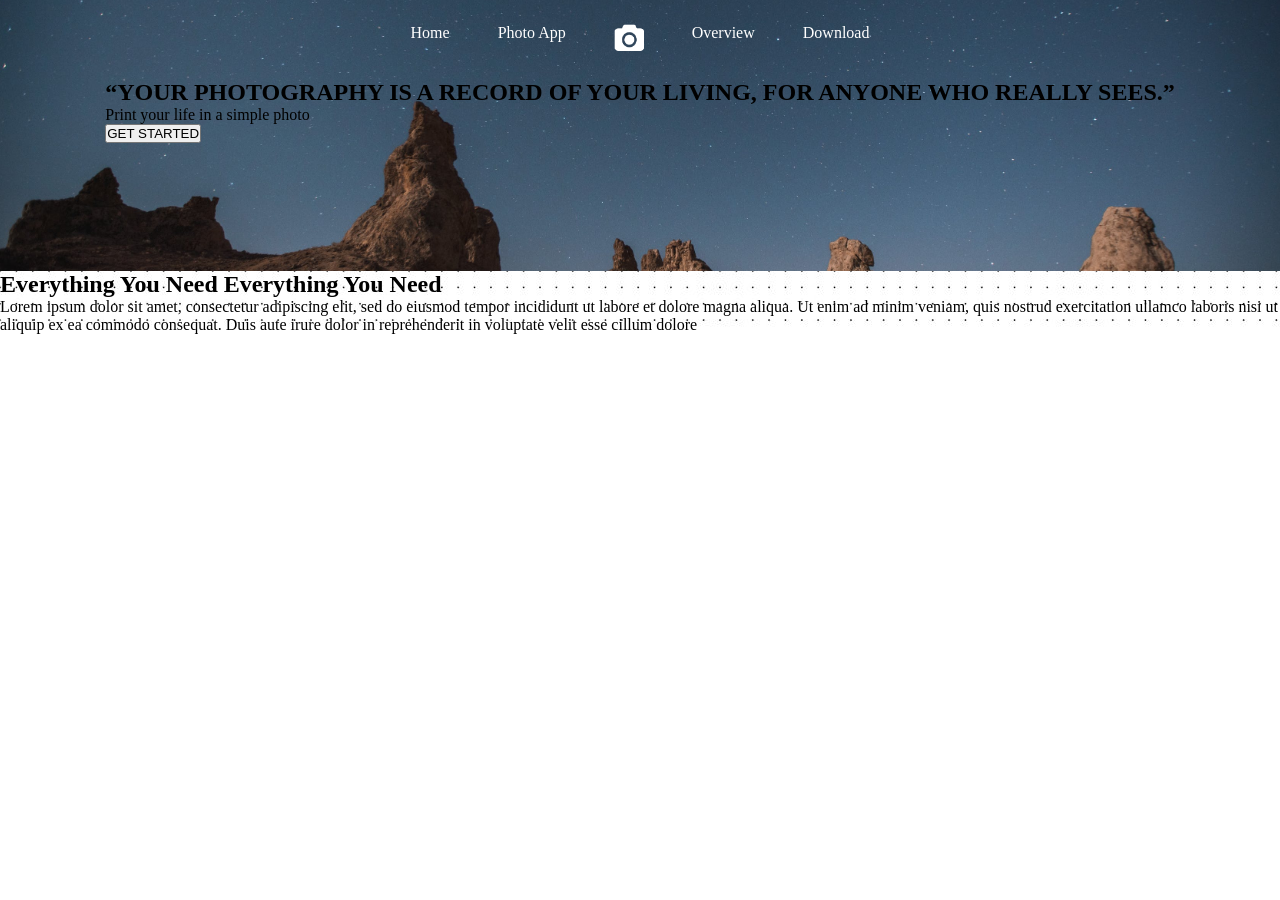
==== realisation/index.html @ 746c8a54 "Edit" ====
<!DOCTYPE html>
<html lang="en">
<head>
    <meta charset="UTF-8">
    <meta http-equiv="X-UA-Compatible" content="IE=edge">
    <meta name="viewport" content="width=device-width, initial-scale=1.0">
    <link rel="stylesheet" href="css/flexboxgrid1.css">
    <link rel="stylesheet" href="/realisation/css/style.css">
    <title>Photo App</title>
</head>
<body class="">
    <section class="hero row">
            <header>
            <nav>
                <ul>
                    <li class="nav-items">Home</li>
                    <li class="nav-items">Photo App</li>
                    <li class="nav-items"><img class="logo" src="/realisation/images/logo.png" alt="Logo"></li>
                    <li class="nav-items">Overview</li>
                    <li class="nav-items">Download</li>
                </ul>
            </nav>
        </header>
            <div>
                <h1>
                    “YOUR PHOTOGRAPHY IS A RECORD OF YOUR LIVING, FOR ANYONE WHO REALLY SEES.”
                </h1>
                <div>
                    <div></div>
                    <p>Print your life in a simple photo</p>
                    <div></div>
                </div>
                <button>GET STARTED</button>
            </div>
    </section> 
            
    
    <section class="about-app">
        <h2>Everything You Need Everything You Need</h2>
        <p>
            Lorem ipsum dolor sit amet, consectetur adipiscing elit, 
            sed do eiusmod tempor incididunt ut labore et dolore 
            magna aliqua. Ut enim ad minim veniam, quis nostrud 
            exercitation ullamco laboris nisi ut aliquip ex ea 
            commodo consequat. Duis aute irure dolor in 
            reprehenderit in voluptate velit esse cillum dolore
        </p>
    </section>
</body>
</html>
---- realisation/css/flexboxgrid1.css ----
.container {
  margin-right: auto;
  margin-left: auto;
}

.row {
  box-sizing: border-box;
  display: flex;
  flex: 0 1 auto;
  flex-direction: row;
  flex-wrap: wrap;
  margin-right: -0.5rem;
  margin-left: -0.5rem;
}


/* xs =  x-small */
.col-xs,
.col-xs-1,
.col-xs-2,
.col-xs-3,
.col-xs-4,
.col-xs-5,
.col-xs-6,
.col-xs-7,
.col-xs-8,
.col-xs-9,
.col-xs-10,
.col-xs-11,
.col-xs-12 {
  box-sizing: border-box;
  flex: 0 0 auto;
  padding-right: 0.5rem;
  padding-left: 0.5rem;
}

.col-xs {
  flex-grow: 1;
  flex-basis: 0;
  max-width: 100%;
}

.col-xs-1 {
  flex-basis: 8.33333333%;
  max-width: 8.33333333%;
}

.col-xs-2 {
  flex-basis: 16.66666667%;
  max-width: 16.66666667%;
}

.col-xs-3 {
  flex-basis: 25%;
  max-width: 25%;
}

.col-xs-4 {
  -ms-flex-preferred-size: 33.33333333%;
  flex-basis: 33.33333333%;
  max-width: 33.33333333%;
}

.col-xs-5 {
  -ms-flex-preferred-size: 41.66666667%;
  flex-basis: 41.66666667%;
  max-width: 41.66666667%;
}

.col-xs-6 {
  -ms-flex-preferred-size: 50%;
  flex-basis: 50%;
  max-width: 50%;
}

.col-xs-7 {
  -ms-flex-preferred-size: 58.33333333%;
  flex-basis: 58.33333333%;
  max-width: 58.33333333%;
}

.col-xs-8 {
  -ms-flex-preferred-size: 66.66666667%;
  flex-basis: 66.66666667%;
  max-width: 66.66666667%;
}

.col-xs-9 {
  -ms-flex-preferred-size: 75%;
  flex-basis: 75%;
  max-width: 75%;
}

.col-xs-10 {
  -ms-flex-preferred-size: 83.33333333%;
  flex-basis: 83.33333333%;
  max-width: 83.33333333%;
}

.col-xs-11 {
  -ms-flex-preferred-size: 91.66666667%;
  flex-basis: 91.66666667%;
  max-width: 91.66666667%;
}

.col-xs-12 {
  -ms-flex-preferred-size: 100%;
  flex-basis: 100%;
  max-width: 100%;
}


/* Répétition en sm */

/* sm : small screens */
@media only screen and (min-width: 48em) {
  .container {
    width: 49rem;
  }

  .col-sm,
  .col-sm-1,
  .col-sm-2,
  .col-sm-3,
  .col-sm-4,
  .col-sm-5,
  .col-sm-6,
  .col-sm-7,
  .col-sm-8,
  .col-sm-9,
  .col-sm-10,
  .col-sm-11,
  .col-sm-12 {
    box-sizing: border-box;
    flex: 0 0 auto;
    padding-right: 0.5rem;
    padding-left: 0.5rem;
  }

  .col-sm {
    -webkit-box-flex: 1;
    -ms-flex-positive: 1;
    flex-grow: 1;
    -ms-flex-preferred-size: 0;
    flex-basis: 0;
    max-width: 100%;
  }

  .col-sm-1 {
    -ms-flex-preferred-size: 8.33333333%;
    flex-basis: 8.33333333%;
    max-width: 8.33333333%;
  }

  .col-sm-2 {
    -ms-flex-preferred-size: 16.66666667%;
    flex-basis: 16.66666667%;
    max-width: 16.66666667%;
  }

  .col-sm-3 {
    -ms-flex-preferred-size: 25%;
    flex-basis: 25%;
    max-width: 25%;
  }

  .col-sm-4 {
    -ms-flex-preferred-size: 33.33333333%;
    flex-basis: 33.33333333%;
    max-width: 33.33333333%;
  }

  .col-sm-5 {
    -ms-flex-preferred-size: 41.66666667%;
    flex-basis: 41.66666667%;
    max-width: 41.66666667%;
  }

  .col-sm-6 {
    -ms-flex-preferred-size: 50%;
    flex-basis: 50%;
    max-width: 50%;
  }

  .col-sm-7 {
    -ms-flex-preferred-size: 58.33333333%;
    flex-basis: 58.33333333%;
    max-width: 58.33333333%;
  }

  .col-sm-8 {
    -ms-flex-preferred-size: 66.66666667%;
    flex-basis: 66.66666667%;
    max-width: 66.66666667%;
  }

  .col-sm-9 {
    -ms-flex-preferred-size: 75%;
    flex-basis: 75%;
    max-width: 75%;
  }

  .col-sm-10 {
    -ms-flex-preferred-size: 83.33333333%;
    flex-basis: 83.33333333%;
    max-width: 83.33333333%;
  }

  .col-sm-11 {
    -ms-flex-preferred-size: 91.66666667%;
    flex-basis: 91.66666667%;
    max-width: 91.66666667%;
  }

  .col-sm-12 {
    -ms-flex-preferred-size: 100%;
    flex-basis: 100%;
    max-width: 100%;
  }

}

/* md */
@media only screen and (min-width: 64em) {
  .container {
    width: 65rem;
  }

  .col-md,
  .col-md-1,
  .col-md-2,
  .col-md-3,
  .col-md-4,
  .col-md-5,
  .col-md-6,
  .col-md-7,
  .col-md-8,
  .col-md-9,
  .col-md-10,
  .col-md-11,
  .col-md-12,
  .col-md-offset-12 {
    box-sizing: border-box;
    -webkit-box-flex: 0;
    -ms-flex: 0 0 auto;
    flex: 0 0 auto;
    padding-right: 0.5rem;
    padding-left: 0.5rem;
  }

  .col-md {
    -webkit-box-flex: 1;
    -ms-flex-positive: 1;
    flex-grow: 1;
    -ms-flex-preferred-size: 0;
    flex-basis: 0;
    max-width: 100%;
  }

  .col-md-1 {
    -ms-flex-preferred-size: 8.33333333%;
    flex-basis: 8.33333333%;
    max-width: 8.33333333%;
  }

  .col-md-2 {
    -ms-flex-preferred-size: 16.66666667%;
    flex-basis: 16.66666667%;
    max-width: 16.66666667%;
  }

  .col-md-3 {
    -ms-flex-preferred-size: 25%;
    flex-basis: 25%;
    max-width: 25%;
  }

  .col-md-4 {
    -ms-flex-preferred-size: 33.33333333%;
    flex-basis: 33.33333333%;
    max-width: 33.33333333%;
  }

  .col-md-5 {
    -ms-flex-preferred-size: 41.66666667%;
    flex-basis: 41.66666667%;
    max-width: 41.66666667%;
  }

  .col-md-6 {
    -ms-flex-preferred-size: 50%;
    flex-basis: 50%;
    max-width: 50%;
  }

  .col-md-7 {
    -ms-flex-preferred-size: 58.33333333%;
    flex-basis: 58.33333333%;
    max-width: 58.33333333%;
  }

  .col-md-8 {
    -ms-flex-preferred-size: 66.66666667%;
    flex-basis: 66.66666667%;
    max-width: 66.66666667%;
  }

  .col-md-9 {
    -ms-flex-preferred-size: 75%;
    flex-basis: 75%;
    max-width: 75%;
  }

  .col-md-10 {
    -ms-flex-preferred-size: 83.33333333%;
    flex-basis: 83.33333333%;
    max-width: 83.33333333%;
  }

  .col-md-11 {
    -ms-flex-preferred-size: 91.66666667%;
    flex-basis: 91.66666667%;
    max-width: 91.66666667%;
  }

  .col-md-12 {
    -ms-flex-preferred-size: 100%;
    flex-basis: 100%;
    max-width: 100%;
  }
}

@media only screen and (min-width: 75em) {
  .container {
    width: 76rem;
  }

  .col-lg,
  .col-lg-1,
  .col-lg-2,
  .col-lg-3,
  .col-lg-4,
  .col-lg-5,
  .col-lg-6,
  .col-lg-7,
  .col-lg-8,
  .col-lg-9,
  .col-lg-10,
  .col-lg-11,
  .col-lg-12,
  .col-lg-offset-0,
  .col-lg-offset-1,
  .col-lg-offset-2,
  .col-lg-offset-3,
  .col-lg-offset-4,
  .col-lg-offset-5,
  .col-lg-offset-6,
  .col-lg-offset-7,
  .col-lg-offset-8,
  .col-lg-offset-9,
  .col-lg-offset-10,
  .col-lg-offset-11,
  .col-lg-offset-12 {
    box-sizing: border-box;
    -webkit-box-flex: 0;
    -ms-flex: 0 0 auto;
    flex: 0 0 auto;
    padding-right: 0.5rem;
    padding-left: 0.5rem;
  }

  .col-lg {
    -webkit-box-flex: 1;
    -ms-flex-positive: 1;
    flex-grow: 1;
    -ms-flex-preferred-size: 0;
    flex-basis: 0;
    max-width: 100%;
  }

  .col-lg-1 {
    -ms-flex-preferred-size: 8.33333333%;
    flex-basis: 8.33333333%;
    max-width: 8.33333333%;
  }

  .col-lg-2 {
    -ms-flex-preferred-size: 16.66666667%;
    flex-basis: 16.66666667%;
    max-width: 16.66666667%;
  }

  .col-lg-3 {
    -ms-flex-preferred-size: 25%;
    flex-basis: 25%;
    max-width: 25%;
  }

  .col-lg-4 {
    -ms-flex-preferred-size: 33.33333333%;
    flex-basis: 33.33333333%;
    max-width: 33.33333333%;
  }

  .col-lg-5 {
    -ms-flex-preferred-size: 41.66666667%;
    flex-basis: 41.66666667%;
    max-width: 41.66666667%;
  }

  .col-lg-6 {
    -ms-flex-preferred-size: 50%;
    flex-basis: 50%;
    max-width: 50%;
  }

  .col-lg-7 {
    -ms-flex-preferred-size: 58.33333333%;
    flex-basis: 58.33333333%;
    max-width: 58.33333333%;
  }

  .col-lg-8 {
    -ms-flex-preferred-size: 66.66666667%;
    flex-basis: 66.66666667%;
    max-width: 66.66666667%;
  }

  .col-lg-9 {
    -ms-flex-preferred-size: 75%;
    flex-basis: 75%;
    max-width: 75%;
  }

  .col-lg-10 {
    -ms-flex-preferred-size: 83.33333333%;
    flex-basis: 83.33333333%;
    max-width: 83.33333333%;
  }

  .col-lg-11 {
    -ms-flex-preferred-size: 91.66666667%;
    flex-basis: 91.66666667%;
    max-width: 91.66666667%;
  }

  .col-lg-12 {
    -ms-flex-preferred-size: 100%;
    flex-basis: 100%;
    max-width: 100%;
  }

}
---- realisation/css/style.css ----
* {
    margin: 0;
    padding: 0;

}

.hero {
    background-image: url(/realisation/images/background.jpeg);
    background-repeat: no-repeat;
    background-size: cover;
    background-position: center;
    background-size: cover;
    background-clip: padding-box;
    padding-bottom: 10%;
    justify-content: center;
} 

.about-app {
    /* background: linear-gradient(90deg, #FFFFFF 21px, transparent 1%) center, linear-gradient(#FFFFFF 21px, transparent 1%) center, gray;
    background-size: 22px 22px;

    padding: 20px; */
    background-image: url(/realisation/images/dotted\ background.jpg);
    background-repeat: repeat;
    z-index: -111;
}

li {
    list-style-type: none;
    color: white;
}

ul {
    display: flex;
    justify-content: center;
}

.nav-items {
    margin: 24px;
}

.logo {
    width: 30px;
}
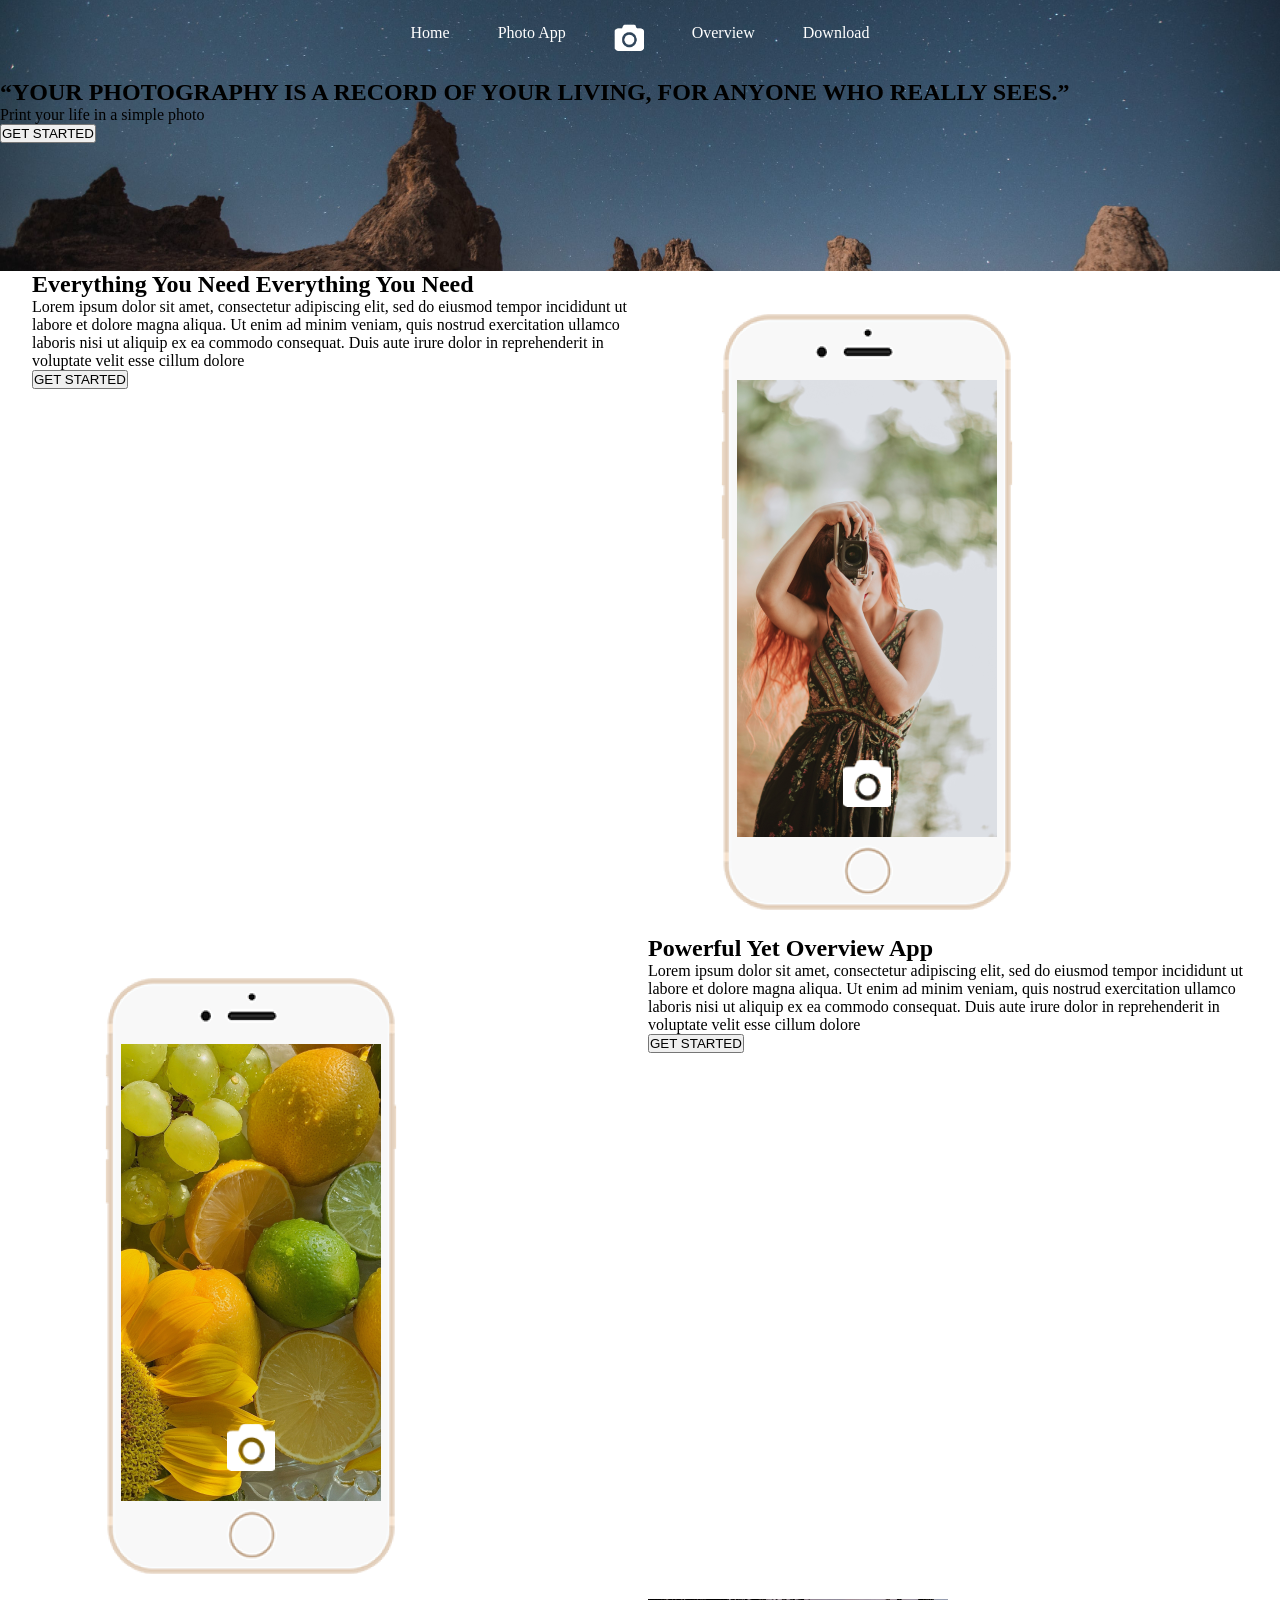
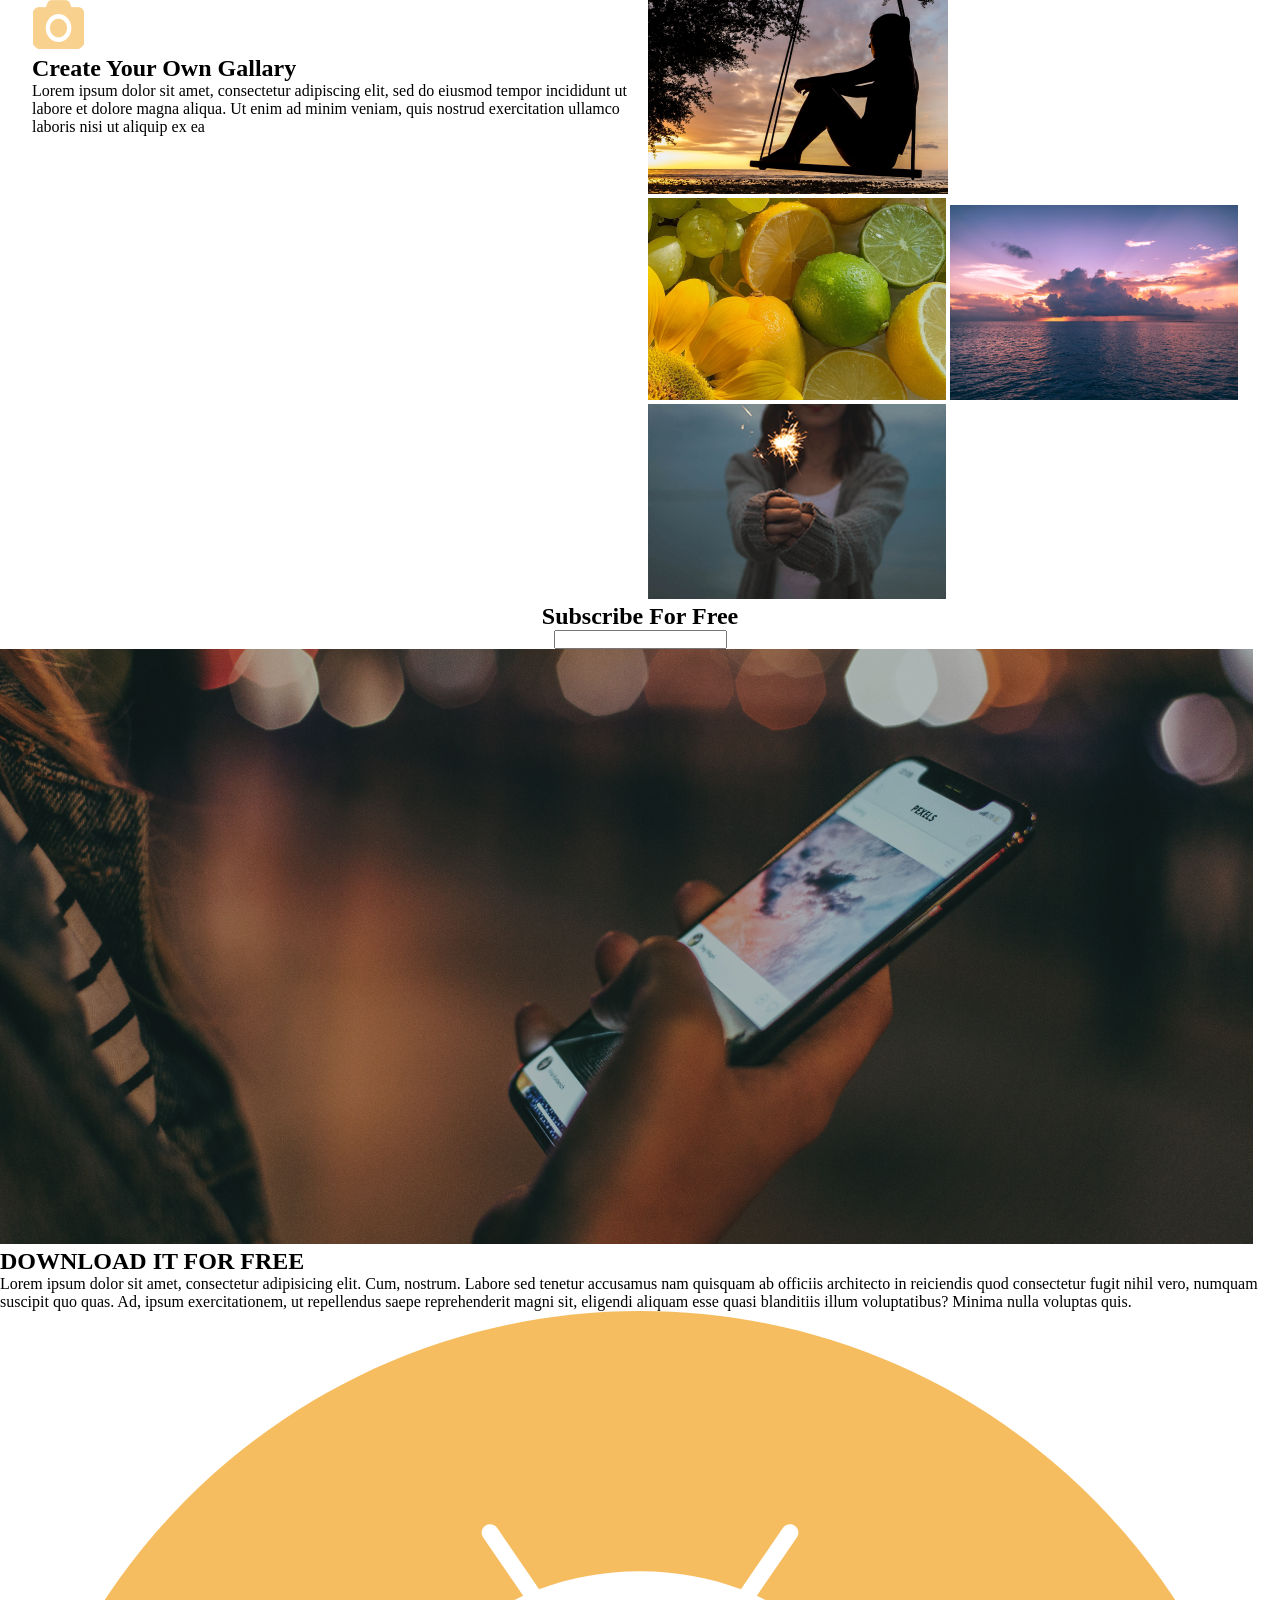
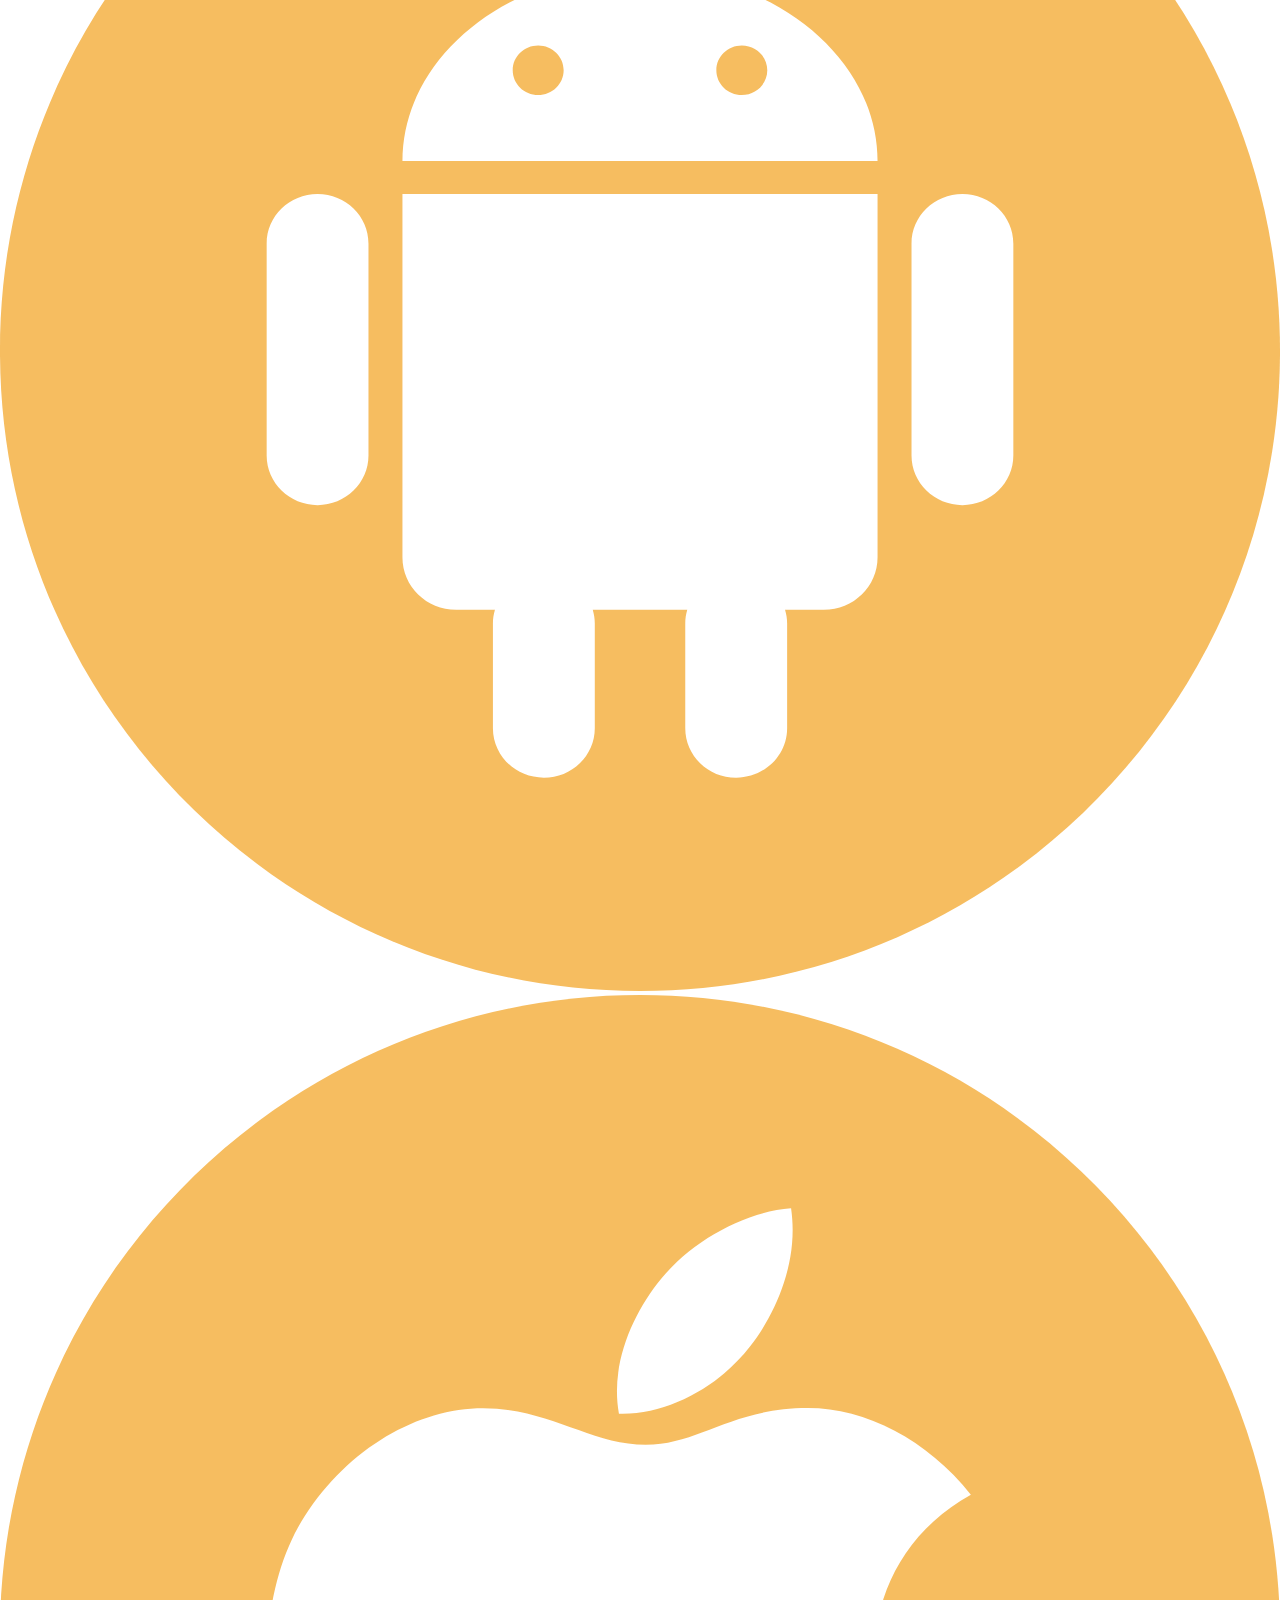
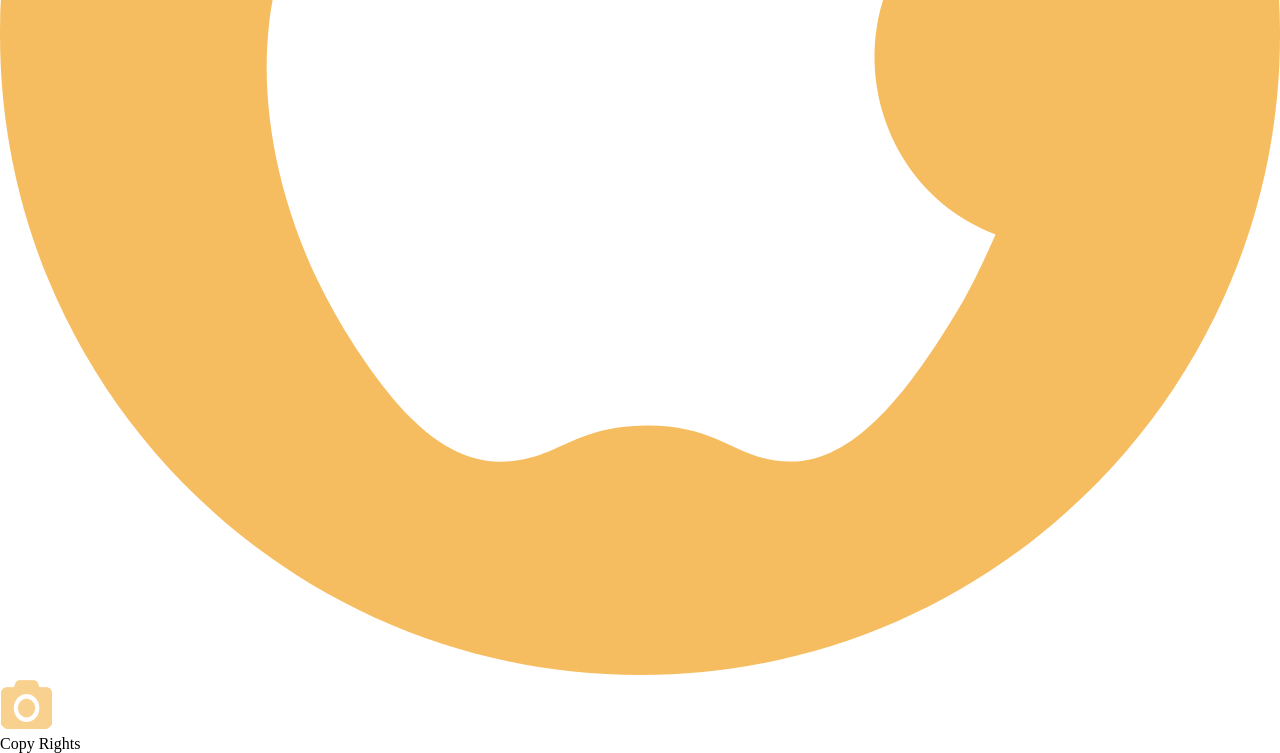
==== commit 836a7bfa: "Add html code" ====
--- a/realisation/index.html
+++ b/realisation/index.html
@@ -4,12 +4,12 @@
     <meta charset="UTF-8">
     <meta http-equiv="X-UA-Compatible" content="IE=edge">
     <meta name="viewport" content="width=device-width, initial-scale=1.0">
-    <link rel="stylesheet" href="css/flexboxgrid1.css">
+    <link rel="stylesheet" href="css/flexboxgrid.css">
     <link rel="stylesheet" href="/realisation/css/style.css">
     <title>Photo App</title>
 </head>
 <body class="">
-    <section class="hero row">
+    <section class="hero">
             <header>
             <nav>
                 <ul>
@@ -34,17 +34,100 @@
             </div>
     </section> 
             
-    
-    <section class="about-app">
-        <h2>Everything You Need Everything You Need</h2>
-        <p>
-            Lorem ipsum dolor sit amet, consectetur adipiscing elit, 
-            sed do eiusmod tempor incididunt ut labore et dolore 
-            magna aliqua. Ut enim ad minim veniam, quis nostrud 
-            exercitation ullamco laboris nisi ut aliquip ex ea 
-            commodo consequat. Duis aute irure dolor in 
-            reprehenderit in voluptate velit esse cillum dolore
-        </p>
+    <section class="overview-section">
+   
+        <div class="dotted-background">
+            <div class="container">
+                    <div class="row">
+                        <div class="col-lg-6">
+                            <h2>Everything You Need Everything You Need</h2>
+                            <p>
+                                Lorem ipsum dolor sit amet, consectetur adipiscing elit, 
+                                sed do eiusmod tempor incididunt ut labore et dolore 
+                                magna aliqua. Ut enim ad minim veniam, quis nostrud 
+                                exercitation ullamco laboris nisi ut aliquip ex ea 
+                                commodo consequat. Duis aute irure dolor in 
+                                reprehenderit in voluptate velit esse cillum dolore
+                            </p>
+                            <button>
+                                GET STARTED
+                            </button>         
+                        </div>
+                        <div class="col-lg-6">
+                            <img src="/realisation/images/phone picture.png" alt="phone picture one">
+                    </div>
+                </div>
+            </div>
+        </div>
+       
+            <div class="container">
+                <div class="row reverse">
+                    <div class="col-lg-6">
+                        <h2>Powerful Yet Overview App</h2>
+                        <p>
+                            Lorem ipsum dolor sit amet, consectetur adipiscing elit, 
+                            sed do eiusmod tempor incididunt ut labore et dolore 
+                            magna aliqua. Ut enim ad minim veniam, quis nostrud 
+                            exercitation ullamco laboris nisi ut aliquip ex ea 
+                            commodo consequat. Duis aute irure dolor in 
+                            reprehenderit in voluptate velit esse cillum dolore
+                        </p>
+                        <button>
+                            GET STARTED
+                        </button>
+                    </div>
+                    <div class="col-lg-6">
+                        <img src="/realisation/images/phone picture2.png" alt="phone picture two">
+                    </div>
+                </div>
+            </div>                
+            <div class="dotted-background">
+                <div class="container">
+                    <div class="row">
+                        <div class="col-lg-6">
+                            <img src="/realisation/images/Logo copy 2 1.png" alt="Logo image">
+                            <h2>Create Your Own Gallary</h2>
+                            <p>
+                                Lorem ipsum dolor sit amet, consectetur adipiscing elit, 
+                                sed do eiusmod tempor incididunt ut labore et dolore 
+                                magna aliqua. Ut enim ad minim veniam, quis nostrud 
+                                exercitation ullamco laboris nisi ut aliquip ex ea</p>
+                        </div>
+                        <div class="col-lg-6">
+                            
+                            <img src="/realisation/images/gallery-1.png" alt="">
+                            <img src="/realisation/images/gallery-2.png" alt="">
+                            <img  src="/realisation/images/gallery-3.png" alt="">
+                            <img src="/realisation/images/gallery-4.png" alt="">
+                        </div>
+                    </div>
+                </div>
+            </div>
     </section>
+    <section class="subscribe-section">
+        <div class="container sub-div center-lg ">
+            <div class="center-lg middle-lg">
+                <h2>Subscribe For Free</h2>
+                <input type="text">                  
+            </div>
+        </div>
+        <img class="bg" src="/realisation/images/pexels-daria-shevtsova-1440722 1.jpg" alt="">
+    </section>
+    <section class="dotted-background">
+        <div>
+            <div>
+                <h2>DOWNLOAD IT FOR FREE</h2>
+                <p>Lorem ipsum dolor sit amet, consectetur adipisicing elit. Cum, nostrum. Labore sed tenetur accusamus nam quisquam ab officiis architecto in reiciendis quod consectetur fugit nihil vero, numquam suscipit quo quas. Ad, ipsum exercitationem, ut repellendus saepe reprehenderit magni sit, eligendi aliquam esse quasi blanditiis illum voluptatibus? Minima nulla voluptas quis.</p>
+                <div>
+                    <img src="/realisation/images/android.svg" alt="">
+                    <img src="/realisation/images/apple.svg" alt="">
+                </div>
+            </div>
+        </div>
+    </section>
+    <footer>
+        <img src="/realisation/images/Logo copy 2 1.png" alt="">
+        <p>Copy Rights</p>
+    </footer>
 </body>
 </html>
--- a/realisation/css/flexboxgrid.css
+++ b/realisation/css/flexboxgrid.css
@@ -0,0 +1,960 @@
+.container-fluid,
+.container {
+  margin-right: auto;
+  margin-left: auto;
+}
+
+.container-fluid {
+  padding-right: 2rem;
+  padding-left: 2rem;
+}
+
+.row {
+  box-sizing: border-box;
+  display: -webkit-box;
+  display: -ms-flexbox;
+  display: flex;
+  -webkit-box-flex: 0;
+  -ms-flex: 0 1 auto;
+  flex: 0 1 auto;
+  -webkit-box-orient: horizontal;
+  -webkit-box-direction: normal;
+  -ms-flex-direction: row;
+  flex-direction: row;
+  -ms-flex-wrap: wrap;
+  flex-wrap: wrap;
+  margin-right: -0.5rem;
+  margin-left: -0.5rem;
+}
+
+.row.reverse {
+  -webkit-box-orient: horizontal;
+  -webkit-box-direction: reverse;
+  -ms-flex-direction: row-reverse;
+  flex-direction: row-reverse;
+}
+
+.col.reverse {
+  -webkit-box-orient: vertical;
+  -webkit-box-direction: reverse;
+  -ms-flex-direction: column-reverse;
+  flex-direction: column-reverse;
+}
+
+.col-xs,
+.col-xs-1,
+.col-xs-2,
+.col-xs-3,
+.col-xs-4,
+.col-xs-5,
+.col-xs-6,
+.col-xs-7,
+.col-xs-8,
+.col-xs-9,
+.col-xs-10,
+.col-xs-11,
+.col-xs-12,
+.col-xs-offset-0,
+.col-xs-offset-1,
+.col-xs-offset-2,
+.col-xs-offset-3,
+.col-xs-offset-4,
+.col-xs-offset-5,
+.col-xs-offset-6,
+.col-xs-offset-7,
+.col-xs-offset-8,
+.col-xs-offset-9,
+.col-xs-offset-10,
+.col-xs-offset-11,
+.col-xs-offset-12 {
+  box-sizing: border-box;
+  -webkit-box-flex: 0;
+  -ms-flex: 0 0 auto;
+  flex: 0 0 auto;
+  padding-right: 0.5rem;
+  padding-left: 0.5rem;
+}
+
+.col-xs {
+  -webkit-box-flex: 1;
+  -ms-flex-positive: 1;
+  flex-grow: 1;
+  -ms-flex-preferred-size: 0;
+  flex-basis: 0;
+  max-width: 100%;
+}
+
+.col-xs-1 {
+  -ms-flex-preferred-size: 8.33333333%;
+  flex-basis: 8.33333333%;
+  max-width: 8.33333333%;
+}
+
+.col-xs-2 {
+  -ms-flex-preferred-size: 16.66666667%;
+  flex-basis: 16.66666667%;
+  max-width: 16.66666667%;
+}
+
+.col-xs-3 {
+  -ms-flex-preferred-size: 25%;
+  flex-basis: 25%;
+  max-width: 25%;
+}
+
+.col-xs-4 {
+  -ms-flex-preferred-size: 33.33333333%;
+  flex-basis: 33.33333333%;
+  max-width: 33.33333333%;
+}
+
+.col-xs-5 {
+  -ms-flex-preferred-size: 41.66666667%;
+  flex-basis: 41.66666667%;
+  max-width: 41.66666667%;
+}
+
+.col-xs-6 {
+  -ms-flex-preferred-size: 50%;
+  flex-basis: 50%;
+  max-width: 50%;
+}
+
+.col-xs-7 {
+  -ms-flex-preferred-size: 58.33333333%;
+  flex-basis: 58.33333333%;
+  max-width: 58.33333333%;
+}
+
+.col-xs-8 {
+  -ms-flex-preferred-size: 66.66666667%;
+  flex-basis: 66.66666667%;
+  max-width: 66.66666667%;
+}
+
+.col-xs-9 {
+  -ms-flex-preferred-size: 75%;
+  flex-basis: 75%;
+  max-width: 75%;
+}
+
+.col-xs-10 {
+  -ms-flex-preferred-size: 83.33333333%;
+  flex-basis: 83.33333333%;
+  max-width: 83.33333333%;
+}
+
+.col-xs-11 {
+  -ms-flex-preferred-size: 91.66666667%;
+  flex-basis: 91.66666667%;
+  max-width: 91.66666667%;
+}
+
+.col-xs-12 {
+  -ms-flex-preferred-size: 100%;
+  flex-basis: 100%;
+  max-width: 100%;
+}
+
+.col-xs-offset-0 {
+  margin-left: 0;
+}
+
+.col-xs-offset-1 {
+  margin-left: 8.33333333%;
+}
+
+.col-xs-offset-2 {
+  margin-left: 16.66666667%;
+}
+
+.col-xs-offset-3 {
+  margin-left: 25%;
+}
+
+.col-xs-offset-4 {
+  margin-left: 33.33333333%;
+}
+
+.col-xs-offset-5 {
+  margin-left: 41.66666667%;
+}
+
+.col-xs-offset-6 {
+  margin-left: 50%;
+}
+
+.col-xs-offset-7 {
+  margin-left: 58.33333333%;
+}
+
+.col-xs-offset-8 {
+  margin-left: 66.66666667%;
+}
+
+.col-xs-offset-9 {
+  margin-left: 75%;
+}
+
+.col-xs-offset-10 {
+  margin-left: 83.33333333%;
+}
+
+.col-xs-offset-11 {
+  margin-left: 91.66666667%;
+}
+
+.start-xs {
+  -webkit-box-pack: start;
+  -ms-flex-pack: start;
+  justify-content: flex-start;
+  text-align: start;
+}
+
+.center-xs {
+  -webkit-box-pack: center;
+  -ms-flex-pack: center;
+  justify-content: center;
+  text-align: center;
+}
+
+.end-xs {
+  -webkit-box-pack: end;
+  -ms-flex-pack: end;
+  justify-content: flex-end;
+  text-align: end;
+}
+
+.top-xs {
+  -webkit-box-align: start;
+  -ms-flex-align: start;
+  align-items: flex-start;
+}
+
+.middle-xs {
+  -webkit-box-align: center;
+  -ms-flex-align: center;
+  align-items: center;
+}
+
+.bottom-xs {
+  -webkit-box-align: end;
+  -ms-flex-align: end;
+  align-items: flex-end;
+}
+
+.around-xs {
+  -ms-flex-pack: distribute;
+  justify-content: space-around;
+}
+
+.between-xs {
+  -webkit-box-pack: justify;
+  -ms-flex-pack: justify;
+  justify-content: space-between;
+}
+
+.first-xs {
+  -webkit-box-ordinal-group: 0;
+  -ms-flex-order: -1;
+  order: -1;
+}
+
+.last-xs {
+  -webkit-box-ordinal-group: 2;
+  -ms-flex-order: 1;
+  order: 1;
+}
+
+@media only screen and (min-width: 48em) {
+  .container {
+    width: 49rem;
+  }
+
+  .col-sm,
+  .col-sm-1,
+  .col-sm-2,
+  .col-sm-3,
+  .col-sm-4,
+  .col-sm-5,
+  .col-sm-6,
+  .col-sm-7,
+  .col-sm-8,
+  .col-sm-9,
+  .col-sm-10,
+  .col-sm-11,
+  .col-sm-12,
+  .col-sm-offset-0,
+  .col-sm-offset-1,
+  .col-sm-offset-2,
+  .col-sm-offset-3,
+  .col-sm-offset-4,
+  .col-sm-offset-5,
+  .col-sm-offset-6,
+  .col-sm-offset-7,
+  .col-sm-offset-8,
+  .col-sm-offset-9,
+  .col-sm-offset-10,
+  .col-sm-offset-11,
+  .col-sm-offset-12 {
+    box-sizing: border-box;
+    -webkit-box-flex: 0;
+    -ms-flex: 0 0 auto;
+    flex: 0 0 auto;
+    padding-right: 0.5rem;
+    padding-left: 0.5rem;
+  }
+
+  .col-sm {
+    -webkit-box-flex: 1;
+    -ms-flex-positive: 1;
+    flex-grow: 1;
+    -ms-flex-preferred-size: 0;
+    flex-basis: 0;
+    max-width: 100%;
+  }
+
+  .col-sm-1 {
+    -ms-flex-preferred-size: 8.33333333%;
+    flex-basis: 8.33333333%;
+    max-width: 8.33333333%;
+  }
+
+  .col-sm-2 {
+    -ms-flex-preferred-size: 16.66666667%;
+    flex-basis: 16.66666667%;
+    max-width: 16.66666667%;
+  }
+
+  .col-sm-3 {
+    -ms-flex-preferred-size: 25%;
+    flex-basis: 25%;
+    max-width: 25%;
+  }
+
+  .col-sm-4 {
+    -ms-flex-preferred-size: 33.33333333%;
+    flex-basis: 33.33333333%;
+    max-width: 33.33333333%;
+  }
+
+  .col-sm-5 {
+    -ms-flex-preferred-size: 41.66666667%;
+    flex-basis: 41.66666667%;
+    max-width: 41.66666667%;
+  }
+
+  .col-sm-6 {
+    -ms-flex-preferred-size: 50%;
+    flex-basis: 50%;
+    max-width: 50%;
+  }
+
+  .col-sm-7 {
+    -ms-flex-preferred-size: 58.33333333%;
+    flex-basis: 58.33333333%;
+    max-width: 58.33333333%;
+  }
+
+  .col-sm-8 {
+    -ms-flex-preferred-size: 66.66666667%;
+    flex-basis: 66.66666667%;
+    max-width: 66.66666667%;
+  }
+
+  .col-sm-9 {
+    -ms-flex-preferred-size: 75%;
+    flex-basis: 75%;
+    max-width: 75%;
+  }
+
+  .col-sm-10 {
+    -ms-flex-preferred-size: 83.33333333%;
+    flex-basis: 83.33333333%;
+    max-width: 83.33333333%;
+  }
+
+  .col-sm-11 {
+    -ms-flex-preferred-size: 91.66666667%;
+    flex-basis: 91.66666667%;
+    max-width: 91.66666667%;
+  }
+
+  .col-sm-12 {
+    -ms-flex-preferred-size: 100%;
+    flex-basis: 100%;
+    max-width: 100%;
+  }
+
+  .col-sm-offset-0 {
+    margin-left: 0;
+  }
+
+  .col-sm-offset-1 {
+    margin-left: 8.33333333%;
+  }
+
+  .col-sm-offset-2 {
+    margin-left: 16.66666667%;
+  }
+
+  .col-sm-offset-3 {
+    margin-left: 25%;
+  }
+
+  .col-sm-offset-4 {
+    margin-left: 33.33333333%;
+  }
+
+  .col-sm-offset-5 {
+    margin-left: 41.66666667%;
+  }
+
+  .col-sm-offset-6 {
+    margin-left: 50%;
+  }
+
+  .col-sm-offset-7 {
+    margin-left: 58.33333333%;
+  }
+
+  .col-sm-offset-8 {
+    margin-left: 66.66666667%;
+  }
+
+  .col-sm-offset-9 {
+    margin-left: 75%;
+  }
+
+  .col-sm-offset-10 {
+    margin-left: 83.33333333%;
+  }
+
+  .col-sm-offset-11 {
+    margin-left: 91.66666667%;
+  }
+
+  .start-sm {
+    -webkit-box-pack: start;
+    -ms-flex-pack: start;
+    justify-content: flex-start;
+    text-align: start;
+  }
+
+  .center-sm {
+    -webkit-box-pack: center;
+    -ms-flex-pack: center;
+    justify-content: center;
+    text-align: center;
+  }
+
+  .end-sm {
+    -webkit-box-pack: end;
+    -ms-flex-pack: end;
+    justify-content: flex-end;
+    text-align: end;
+  }
+
+  .top-sm {
+    -webkit-box-align: start;
+    -ms-flex-align: start;
+    align-items: flex-start;
+  }
+
+  .middle-sm {
+    -webkit-box-align: center;
+    -ms-flex-align: center;
+    align-items: center;
+  }
+
+  .bottom-sm {
+    -webkit-box-align: end;
+    -ms-flex-align: end;
+    align-items: flex-end;
+  }
+
+  .around-sm {
+    -ms-flex-pack: distribute;
+    justify-content: space-around;
+  }
+
+  .between-sm {
+    -webkit-box-pack: justify;
+    -ms-flex-pack: justify;
+    justify-content: space-between;
+  }
+
+  .first-sm {
+    -webkit-box-ordinal-group: 0;
+    -ms-flex-order: -1;
+    order: -1;
+  }
+
+  .last-sm {
+    -webkit-box-ordinal-group: 2;
+    -ms-flex-order: 1;
+    order: 1;
+  }
+}
+
+@media only screen and (min-width: 64em) {
+  .container {
+    width: 65rem;
+  }
+
+  .col-md,
+  .col-md-1,
+  .col-md-2,
+  .col-md-3,
+  .col-md-4,
+  .col-md-5,
+  .col-md-6,
+  .col-md-7,
+  .col-md-8,
+  .col-md-9,
+  .col-md-10,
+  .col-md-11,
+  .col-md-12,
+  .col-md-offset-0,
+  .col-md-offset-1,
+  .col-md-offset-2,
+  .col-md-offset-3,
+  .col-md-offset-4,
+  .col-md-offset-5,
+  .col-md-offset-6,
+  .col-md-offset-7,
+  .col-md-offset-8,
+  .col-md-offset-9,
+  .col-md-offset-10,
+  .col-md-offset-11,
+  .col-md-offset-12 {
+    box-sizing: border-box;
+    -webkit-box-flex: 0;
+    -ms-flex: 0 0 auto;
+    flex: 0 0 auto;
+    padding-right: 0.5rem;
+    padding-left: 0.5rem;
+  }
+
+  .col-md {
+    -webkit-box-flex: 1;
+    -ms-flex-positive: 1;
+    flex-grow: 1;
+    -ms-flex-preferred-size: 0;
+    flex-basis: 0;
+    max-width: 100%;
+  }
+
+  .col-md-1 {
+    -ms-flex-preferred-size: 8.33333333%;
+    flex-basis: 8.33333333%;
+    max-width: 8.33333333%;
+  }
+
+  .col-md-2 {
+    -ms-flex-preferred-size: 16.66666667%;
+    flex-basis: 16.66666667%;
+    max-width: 16.66666667%;
+  }
+
+  .col-md-3 {
+    -ms-flex-preferred-size: 25%;
+    flex-basis: 25%;
+    max-width: 25%;
+  }
+
+  .col-md-4 {
+    -ms-flex-preferred-size: 33.33333333%;
+    flex-basis: 33.33333333%;
+    max-width: 33.33333333%;
+  }
+
+  .col-md-5 {
+    -ms-flex-preferred-size: 41.66666667%;
+    flex-basis: 41.66666667%;
+    max-width: 41.66666667%;
+  }
+
+  .col-md-6 {
+    -ms-flex-preferred-size: 50%;
+    flex-basis: 50%;
+    max-width: 50%;
+  }
+
+  .col-md-7 {
+    -ms-flex-preferred-size: 58.33333333%;
+    flex-basis: 58.33333333%;
+    max-width: 58.33333333%;
+  }
+
+  .col-md-8 {
+    -ms-flex-preferred-size: 66.66666667%;
+    flex-basis: 66.66666667%;
+    max-width: 66.66666667%;
+  }
+
+  .col-md-9 {
+    -ms-flex-preferred-size: 75%;
+    flex-basis: 75%;
+    max-width: 75%;
+  }
+
+  .col-md-10 {
+    -ms-flex-preferred-size: 83.33333333%;
+    flex-basis: 83.33333333%;
+    max-width: 83.33333333%;
+  }
+
+  .col-md-11 {
+    -ms-flex-preferred-size: 91.66666667%;
+    flex-basis: 91.66666667%;
+    max-width: 91.66666667%;
+  }
+
+  .col-md-12 {
+    -ms-flex-preferred-size: 100%;
+    flex-basis: 100%;
+    max-width: 100%;
+  }
+
+  .col-md-offset-0 {
+    margin-left: 0;
+  }
+
+  .col-md-offset-1 {
+    margin-left: 8.33333333%;
+  }
+
+  .col-md-offset-2 {
+    margin-left: 16.66666667%;
+  }
+
+  .col-md-offset-3 {
+    margin-left: 25%;
+  }
+
+  .col-md-offset-4 {
+    margin-left: 33.33333333%;
+  }
+
+  .col-md-offset-5 {
+    margin-left: 41.66666667%;
+  }
+
+  .col-md-offset-6 {
+    margin-left: 50%;
+  }
+
+  .col-md-offset-7 {
+    margin-left: 58.33333333%;
+  }
+
+  .col-md-offset-8 {
+    margin-left: 66.66666667%;
+  }
+
+  .col-md-offset-9 {
+    margin-left: 75%;
+  }
+
+  .col-md-offset-10 {
+    margin-left: 83.33333333%;
+  }
+
+  .col-md-offset-11 {
+    margin-left: 91.66666667%;
+  }
+
+  .start-md {
+    -webkit-box-pack: start;
+    -ms-flex-pack: start;
+    justify-content: flex-start;
+    text-align: start;
+  }
+
+  .center-md {
+    -webkit-box-pack: center;
+    -ms-flex-pack: center;
+    justify-content: center;
+    text-align: center;
+  }
+
+  .end-md {
+    -webkit-box-pack: end;
+    -ms-flex-pack: end;
+    justify-content: flex-end;
+    text-align: end;
+  }
+
+  .top-md {
+    -webkit-box-align: start;
+    -ms-flex-align: start;
+    align-items: flex-start;
+  }
+
+  .middle-md {
+    -webkit-box-align: center;
+    -ms-flex-align: center;
+    align-items: center;
+  }
+
+  .bottom-md {
+    -webkit-box-align: end;
+    -ms-flex-align: end;
+    align-items: flex-end;
+  }
+
+  .around-md {
+    -ms-flex-pack: distribute;
+    justify-content: space-around;
+  }
+
+  .between-md {
+    -webkit-box-pack: justify;
+    -ms-flex-pack: justify;
+    justify-content: space-between;
+  }
+
+  .first-md {
+    -webkit-box-ordinal-group: 0;
+    -ms-flex-order: -1;
+    order: -1;
+  }
+
+  .last-md {
+    -webkit-box-ordinal-group: 2;
+    -ms-flex-order: 1;
+    order: 1;
+  }
+}
+
+@media only screen and (min-width: 75em) {
+  .container {
+    width: 76rem;
+  }
+
+  .col-lg,
+  .col-lg-1,
+  .col-lg-2,
+  .col-lg-3,
+  .col-lg-4,
+  .col-lg-5,
+  .col-lg-6,
+  .col-lg-7,
+  .col-lg-8,
+  .col-lg-9,
+  .col-lg-10,
+  .col-lg-11,
+  .col-lg-12,
+  .col-lg-offset-0,
+  .col-lg-offset-1,
+  .col-lg-offset-2,
+  .col-lg-offset-3,
+  .col-lg-offset-4,
+  .col-lg-offset-5,
+  .col-lg-offset-6,
+  .col-lg-offset-7,
+  .col-lg-offset-8,
+  .col-lg-offset-9,
+  .col-lg-offset-10,
+  .col-lg-offset-11,
+  .col-lg-offset-12 {
+    box-sizing: border-box;
+    -webkit-box-flex: 0;
+    -ms-flex: 0 0 auto;
+    flex: 0 0 auto;
+    padding-right: 0.5rem;
+    padding-left: 0.5rem;
+  }
+
+  .col-lg {
+    -webkit-box-flex: 1;
+    -ms-flex-positive: 1;
+    flex-grow: 1;
+    -ms-flex-preferred-size: 0;
+    flex-basis: 0;
+    max-width: 100%;
+  }
+
+  .col-lg-1 {
+    -ms-flex-preferred-size: 8.33333333%;
+    flex-basis: 8.33333333%;
+    max-width: 8.33333333%;
+  }
+
+  .col-lg-2 {
+    -ms-flex-preferred-size: 16.66666667%;
+    flex-basis: 16.66666667%;
+    max-width: 16.66666667%;
+  }
+
+  .col-lg-3 {
+    -ms-flex-preferred-size: 25%;
+    flex-basis: 25%;
+    max-width: 25%;
+  }
+
+  .col-lg-4 {
+    -ms-flex-preferred-size: 33.33333333%;
+    flex-basis: 33.33333333%;
+    max-width: 33.33333333%;
+  }
+
+  .col-lg-5 {
+    -ms-flex-preferred-size: 41.66666667%;
+    flex-basis: 41.66666667%;
+    max-width: 41.66666667%;
+  }
+
+  .col-lg-6 {
+    -ms-flex-preferred-size: 50%;
+    flex-basis: 50%;
+    max-width: 50%;
+  }
+
+  .col-lg-7 {
+    -ms-flex-preferred-size: 58.33333333%;
+    flex-basis: 58.33333333%;
+    max-width: 58.33333333%;
+  }
+
+  .col-lg-8 {
+    -ms-flex-preferred-size: 66.66666667%;
+    flex-basis: 66.66666667%;
+    max-width: 66.66666667%;
+  }
+
+  .col-lg-9 {
+    -ms-flex-preferred-size: 75%;
+    flex-basis: 75%;
+    max-width: 75%;
+  }
+
+  .col-lg-10 {
+    -ms-flex-preferred-size: 83.33333333%;
+    flex-basis: 83.33333333%;
+    max-width: 83.33333333%;
+  }
+
+  .col-lg-11 {
+    -ms-flex-preferred-size: 91.66666667%;
+    flex-basis: 91.66666667%;
+    max-width: 91.66666667%;
+  }
+
+  .col-lg-12 {
+    -ms-flex-preferred-size: 100%;
+    flex-basis: 100%;
+    max-width: 100%;
+  }
+
+  .col-lg-offset-0 {
+    margin-left: 0;
+  }
+
+  .col-lg-offset-1 {
+    margin-left: 8.33333333%;
+  }
+
+  .col-lg-offset-2 {
+    margin-left: 16.66666667%;
+  }
+
+  .col-lg-offset-3 {
+    margin-left: 25%;
+  }
+
+  .col-lg-offset-4 {
+    margin-left: 33.33333333%;
+  }
+
+  .col-lg-offset-5 {
+    margin-left: 41.66666667%;
+  }
+
+  .col-lg-offset-6 {
+    margin-left: 50%;
+  }
+
+  .col-lg-offset-7 {
+    margin-left: 58.33333333%;
+  }
+
+  .col-lg-offset-8 {
+    margin-left: 66.66666667%;
+  }
+
+  .col-lg-offset-9 {
+    margin-left: 75%;
+  }
+
+  .col-lg-offset-10 {
+    margin-left: 83.33333333%;
+  }
+
+  .col-lg-offset-11 {
+    margin-left: 91.66666667%;
+  }
+
+  .start-lg {
+    -webkit-box-pack: start;
+    -ms-flex-pack: start;
+    justify-content: flex-start;
+    text-align: start;
+  }
+
+  .center-lg {
+    -webkit-box-pack: center;
+    -ms-flex-pack: center;
+    justify-content: center;
+    text-align: center;
+  }
+
+  .end-lg {
+    -webkit-box-pack: end;
+    -ms-flex-pack: end;
+    justify-content: flex-end;
+    text-align: end;
+  }
+
+  .top-lg {
+    -webkit-box-align: start;
+    -ms-flex-align: start;
+    align-items: flex-start;
+  }
+
+  .middle-lg {
+    -webkit-box-align: center;
+    -ms-flex-align: center;
+    align-items: center;
+  }
+
+  .bottom-lg {
+    -webkit-box-align: end;
+    -ms-flex-align: end;
+    align-items: flex-end;
+  }
+
+  .around-lg {
+    -ms-flex-pack: distribute;
+    justify-content: space-around;
+  }
+
+  .between-lg {
+    -webkit-box-pack: justify;
+    -ms-flex-pack: justify;
+    justify-content: space-between;
+  }
+
+  .first-lg {
+    -webkit-box-ordinal-group: 0;
+    -ms-flex-order: -1;
+    order: -1;
+  }
+
+  .last-lg {
+    -webkit-box-ordinal-group: 2;
+    -ms-flex-order: 1;
+    order: 1;
+  }
+}
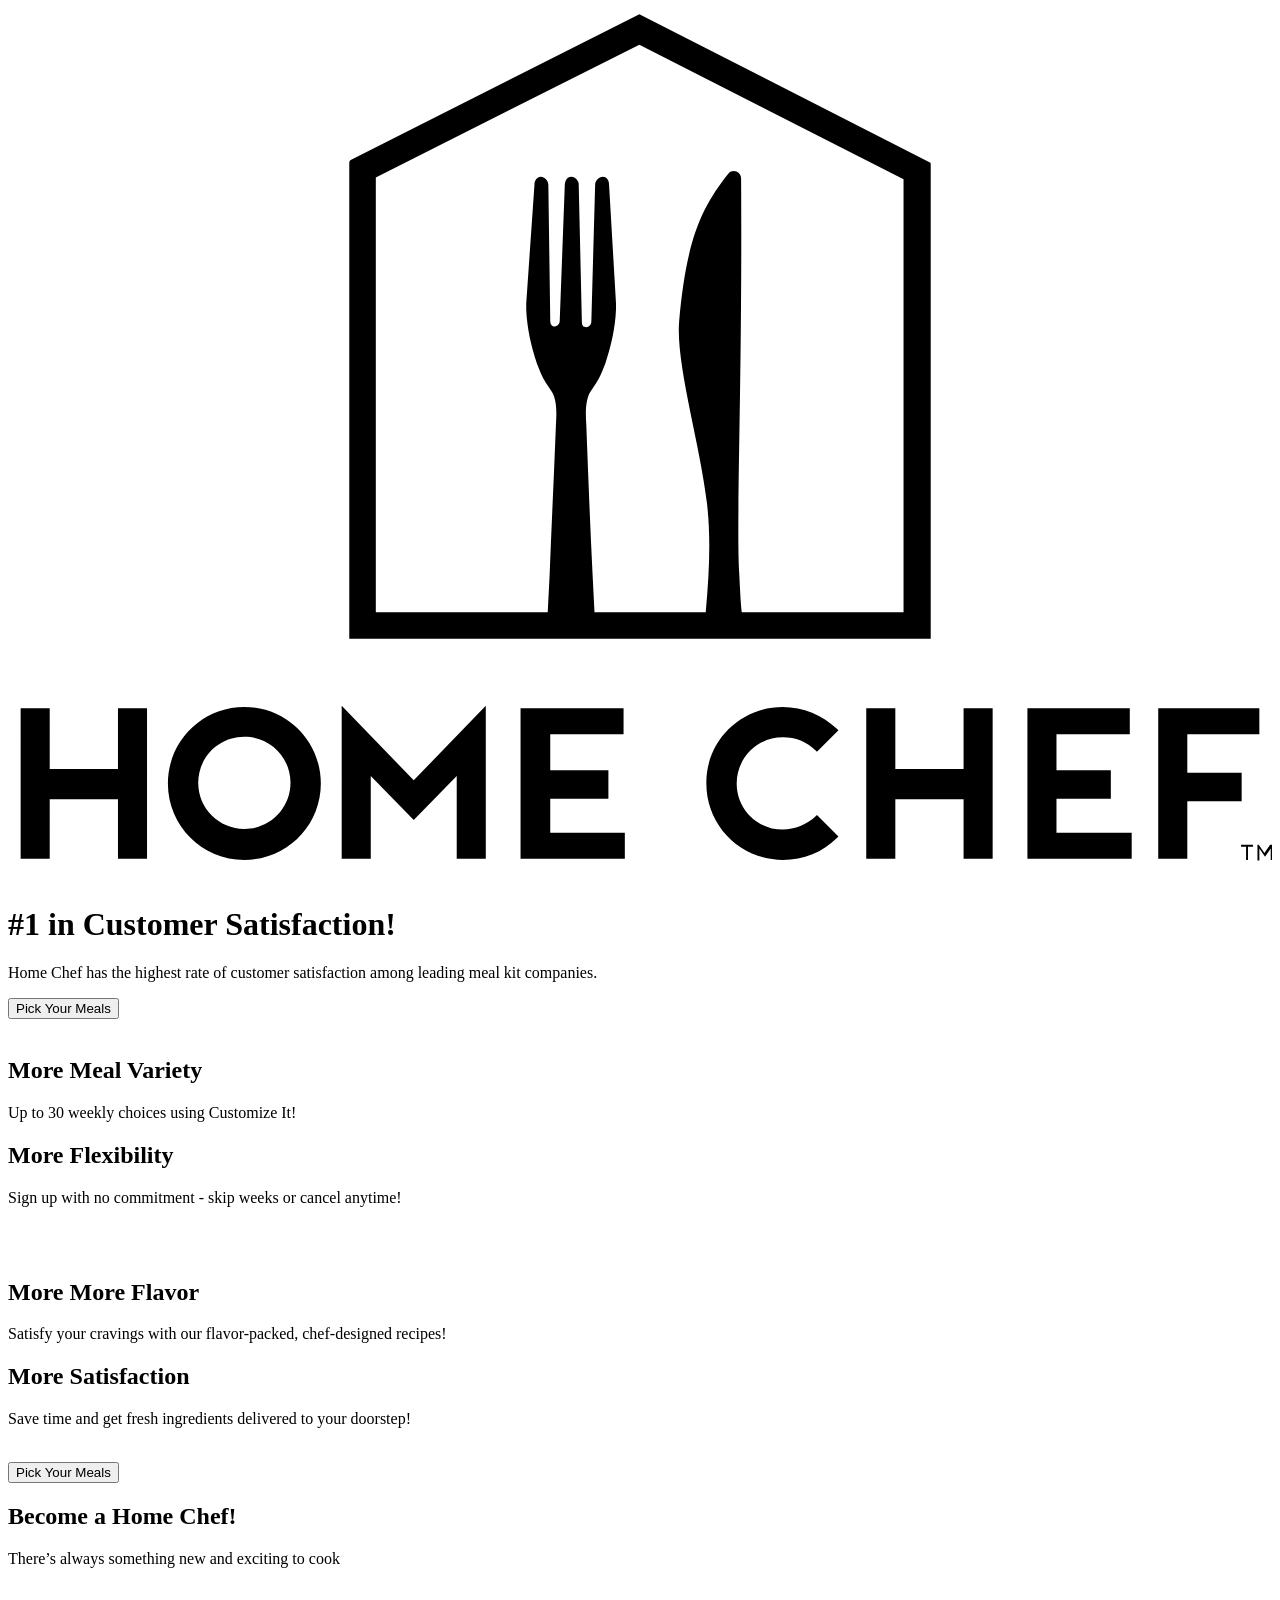
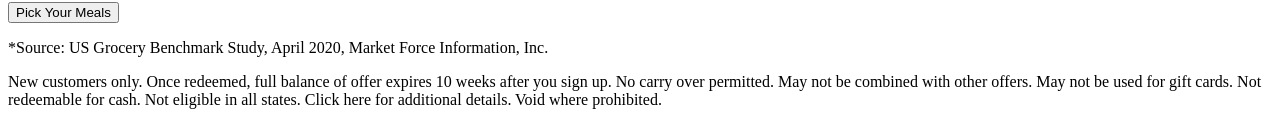
==== commit 0d937b5e: "Add html code" ====
--- a/realisation/index.html
+++ b/realisation/index.html
@@ -4,130 +4,66 @@
     <meta charset="UTF-8">
     <meta http-equiv="X-UA-Compatible" content="IE=edge">
     <meta name="viewport" content="width=device-width, initial-scale=1.0">
-    <link rel="stylesheet" href="css/flexboxgrid.css">
-    <link rel="stylesheet" href="/realisation/css/style.css">
-    <title>Photo App</title>
+    <link rel="stylesheet" href="style.css">
+    <title>Document</title>
 </head>
-<body class="">
-    <section class="hero">
-            <header>
-            <nav>
-                <ul>
-                    <li class="nav-items">Home</li>
-                    <li class="nav-items">Photo App</li>
-                    <li class="nav-items"><img class="logo" src="/realisation/images/logo.png" alt="Logo"></li>
-                    <li class="nav-items">Overview</li>
-                    <li class="nav-items">Download</li>
-                </ul>
-            </nav>
-        </header>
-            <div>
-                <h1>
-                    “YOUR PHOTOGRAPHY IS A RECORD OF YOUR LIVING, FOR ANYONE WHO REALLY SEES.”
-                </h1>
-                <div>
-                    <div></div>
-                    <p>Print your life in a simple photo</p>
-                    <div></div>
-                </div>
-                <button>GET STARTED</button>
-            </div>
-    </section> 
-            
-    <section class="overview-section">
-   
-        <div class="dotted-background">
-            <div class="container">
-                    <div class="row">
-                        <div class="col-lg-6">
-                            <h2>Everything You Need Everything You Need</h2>
-                            <p>
-                                Lorem ipsum dolor sit amet, consectetur adipiscing elit, 
-                                sed do eiusmod tempor incididunt ut labore et dolore 
-                                magna aliqua. Ut enim ad minim veniam, quis nostrud 
-                                exercitation ullamco laboris nisi ut aliquip ex ea 
-                                commodo consequat. Duis aute irure dolor in 
-                                reprehenderit in voluptate velit esse cillum dolore
-                            </p>
-                            <button>
-                                GET STARTED
-                            </button>         
-                        </div>
-                        <div class="col-lg-6">
-                            <img src="/realisation/images/phone picture.png" alt="phone picture one">
-                    </div>
-                </div>
+<body>
+    <header class="header">
+        <div class="header__contenu">
+            <div class="icon">
+                <svg version="1.1" preserveAspectRatio="xMinYMin meet" id="logo" viewbox="0 0 200 138">
+                    <title>Home Chef: Fresh Ingredient Delivery To Cook At Home</title>
+                    <path id="logotype" d="M17.4,110.8v9.6H6.6v-9.6H2v23.8h4.6v-9.4h10.8v9.4H22v-23.8H17.4L17.4,110.8z M122.6,110.6 c3.2,0,6.3,1.3,8.6,3.5l0.2,0.2l-3.4,3.4l-0.2-0.2c-1.4-1.4-3.2-2.1-5.2-2.1c-4.1,0-7.3,3.3-7.3,7.3c0,4.1,3.3,7.3,7.3,7.3 c1.9,0,3.8-0.8,5.2-2.1l0.2-0.2l3.4,3.4l-0.2,0.2c-2.3,2.3-5.3,3.5-8.6,3.5c-6.7,0-12.1-5.4-12.1-12.1 C110.4,116,115.9,110.6,122.6,110.6L122.6,110.6z M37.4,110.6c6.7,0,12.1,5.4,12.1,12.1c0,6.7-5.4,12.1-12.1,12.1 c-6.7,0-12.1-5.4-12.1-12.1C25.3,116,30.7,110.6,37.4,110.6L37.4,110.6z M37.4,115.3c-4.1,0-7.3,3.3-7.3,7.3c0,4.1,3.3,7.3,7.3,7.3 c4.1,0,7.3-3.3,7.3-7.3C44.7,118.6,41.5,115.3,37.4,115.3L37.4,115.3z M186.6,134.6v-9.1h8.6V121h-8.6v-6.1H198v-4.1h-16v23.8H186.6 L186.6,134.6z M165.9,130.5v-5.4h8.6v-4.5h-8.6v-5.7h11.6v-4.1h-16.2v23.8h16.5v-4.1H165.9L165.9,130.5z M151.2,110.8v9.6h-10.8 v-9.6h-4.6v23.8h4.6v-9.4h10.8v9.4h4.6v-23.8H151.2L151.2,110.8z M85.8,130.5v-5.4H95v-4.5h-9.2v-5.7h11.6v-4.1H81.1v23.8h16.5v-4.1 H85.8L85.8,130.5z M52.8,110.4v6.3v17.9h4.6v-13.1l6.8,7l6.8-7v13.1h4.6v-17.9v-6.3l-11.4,11.8L52.8,110.4L52.8,110.4z"/>
+                    <path id="icon" d="M145.8,24.4L99.9,1l-45.6,23c-0.2,0.1-0.3,0.3-0.3,0.5v75.3l92,0V24.7C146,24.7,146,24.4,145.8,24.4z M141.7,95.6 l-25.6,0c-0.2-1.7-0.3-4.3-0.4-6.2c-0.5-8.4,0.5-29.8,0.3-62.4c0-1.1-1.3-1.6-2-0.8c-4.4,5.5-6.7,10.8-7.8,23.3 c-0.6,6.7,3.3,19.4,4.4,28.9c0.6,5.2,0.4,10.7-0.2,17.2l-17.6,0c-0.1-2-0.2-4-0.3-5.9c-0.4-7.9-0.7-15.9-1-23.8 c-0.1-1.5-0.2-3.7,0.6-5.1c0.3-0.5,0.7-1,1-1.5c0.6-0.9,1-2,1.4-3c0.9-2.7,1.6-5.7,1.7-8.6c0-0.1,0-0.1,0-0.1v-0.1 c0-0.2,0-0.4,0-0.7l0-0.1l-1.1-18.8c0-0.7-0.4-1.2-1-1.2c-0.6,0-1.2,0.6-1.2,1.3l-0.6,21.6c0,0.5-0.4,0.9-0.8,0.9 c-0.5,0-0.7-0.3-0.7-0.9l-0.5-21.8c0-0.3-0.4-1.1-1.2-1.1c-0.8,0-1,1-1,1.3l-0.8,21.5c0,0.5-0.4,0.9-0.8,0.9c-0.5,0-0.7-0.4-0.7-1 L85.5,28c0-0.7-0.6-1.3-1.2-1.3c-0.6,0-1,0.6-1,1.3L82,46.7l0,0.1c0,0.2,0,0.4,0,0.7v0.2c0.1,2.9,0.8,5.9,1.7,8.6 c0.4,1,0.8,2.1,1.4,3c0.3,0.5,0.7,1,1,1.5c0.8,1.4,0.7,3.5,0.6,5.1c-0.3,7.9-0.7,15.9-1,23.8c-0.1,2-0.2,4-0.3,5.9l-27.2,0V26.8 L99.9,5.8l41.8,21.3V95.6z"/>
+                    <path id="trademark" d="M195.9,132.7h-0.8v-0.3h1.9v0.3h-0.8v2.1h-0.3V132.7z M197.5,132.4h0.4l0.9,1.3l0.9-1.3h0.4v2.4h-0.3V133 l-0.9,1.3h0l-0.9-1.3v1.9h-0.3V132.4z"/>
+                  </svg>
             </div>
         </div>
-       
-            <div class="container">
-                <div class="row reverse">
-                    <div class="col-lg-6">
-                        <h2>Powerful Yet Overview App</h2>
-                        <p>
-                            Lorem ipsum dolor sit amet, consectetur adipiscing elit, 
-                            sed do eiusmod tempor incididunt ut labore et dolore 
-                            magna aliqua. Ut enim ad minim veniam, quis nostrud 
-                            exercitation ullamco laboris nisi ut aliquip ex ea 
-                            commodo consequat. Duis aute irure dolor in 
-                            reprehenderit in voluptate velit esse cillum dolore
-                        </p>
-                        <button>
-                            GET STARTED
-                        </button>
-                    </div>
-                    <div class="col-lg-6">
-                        <img src="/realisation/images/phone picture2.png" alt="phone picture two">
-                    </div>
-                </div>
-            </div>                
-            <div class="dotted-background">
-                <div class="container">
-                    <div class="row">
-                        <div class="col-lg-6">
-                            <img src="/realisation/images/Logo copy 2 1.png" alt="Logo image">
-                            <h2>Create Your Own Gallary</h2>
-                            <p>
-                                Lorem ipsum dolor sit amet, consectetur adipiscing elit, 
-                                sed do eiusmod tempor incididunt ut labore et dolore 
-                                magna aliqua. Ut enim ad minim veniam, quis nostrud 
-                                exercitation ullamco laboris nisi ut aliquip ex ea</p>
-                        </div>
-                        <div class="col-lg-6">
-                            
-                            <img src="/realisation/images/gallery-1.png" alt="">
-                            <img src="/realisation/images/gallery-2.png" alt="">
-                            <img  src="/realisation/images/gallery-3.png" alt="">
-                            <img src="/realisation/images/gallery-4.png" alt="">
-                        </div>
-                    </div>
-                </div>
-            </div>
+        <div>
+            <h1>#1 in Customer Satisfaction!</h1>
+            <p>Home Chef has the highest rate of customer satisfaction among leading meal kit companies.</p>
+            <button>Pick Your Meals</button>
+        </div>
+    </header>
+    <section>
+        <div>
+            <img src="/food1.webp" alt="">
+            <h2>More <span>Meal Variety</span></h2> 
+            <p>Up to 30 weekly choices using Customize It!</p>
+        </div>
+        <div>
+            <h2>More <span>Flexibility</span></h2>
+            <p>Sign up with no commitment - skip weeks or cancel anytime!</p>
+            <img src="/food2.webp" alt="">
+        </div>
+        <div>
+            <img src="/food3.webp" alt="">
+            <h2>More <span> More Flavor</span></h2> 
+            <p>Satisfy your cravings with our flavor-packed, chef-designed recipes!</p>
+        </div>
+        <div>
+            <h2>More <span>Satisfaction</span></h2>
+            <p>Save time and get fresh ingredients delivered to your doorstep!</p>
+            <img src="/food4.webp" alt="">
+        </div>
+        <button>Pick Your Meals</button>
     </section>
-    <section class="subscribe-section">
-        <div class="container sub-div center-lg ">
-            <div class="center-lg middle-lg">
-                <h2>Subscribe For Free</h2>
-                <input type="text">                  
-            </div>
+
+    <section>
+        <h2>Become a Home Chef!</h2>
+        <p>There’s always something new and exciting to cook</p>
+        <div>
+            <img src="/dish1.webp" alt="">
+            <img src="/dish2.webp" alt="">
+            <img src="/dish3.webp" alt="">
         </div>
-        <img class="bg" src="/realisation/images/pexels-daria-shevtsova-1440722 1.jpg" alt="">
+        <button>Pick Your Meals</button>
     </section>
-    <section class="dotted-background">
-        <div>
-            <div>
-                <h2>DOWNLOAD IT FOR FREE</h2>
-                <p>Lorem ipsum dolor sit amet, consectetur adipisicing elit. Cum, nostrum. Labore sed tenetur accusamus nam quisquam ab officiis architecto in reiciendis quod consectetur fugit nihil vero, numquam suscipit quo quas. Ad, ipsum exercitationem, ut repellendus saepe reprehenderit magni sit, eligendi aliquam esse quasi blanditiis illum voluptatibus? Minima nulla voluptas quis.</p>
-                <div>
-                    <img src="/realisation/images/android.svg" alt="">
-                    <img src="/realisation/images/apple.svg" alt="">
-                </div>
-            </div>
-        </div>
-    </section>
+
     <footer>
-        <img src="/realisation/images/Logo copy 2 1.png" alt="">
-        <p>Copy Rights</p>
+        <p>*Source: US Grocery Benchmark Study, April 2020, Market Force Information, Inc.</p>
+        <p>New customers only. Once redeemed, full balance of offer expires 10 weeks after you sign up. No carry over permitted. May not be combined with other offers. May not be used for gift cards. Not redeemable for cash. Not eligible in all states. Click 
+            <span>here</span> for additional details. Void where prohibited.</p>
     </footer>
 </body>
 </html>
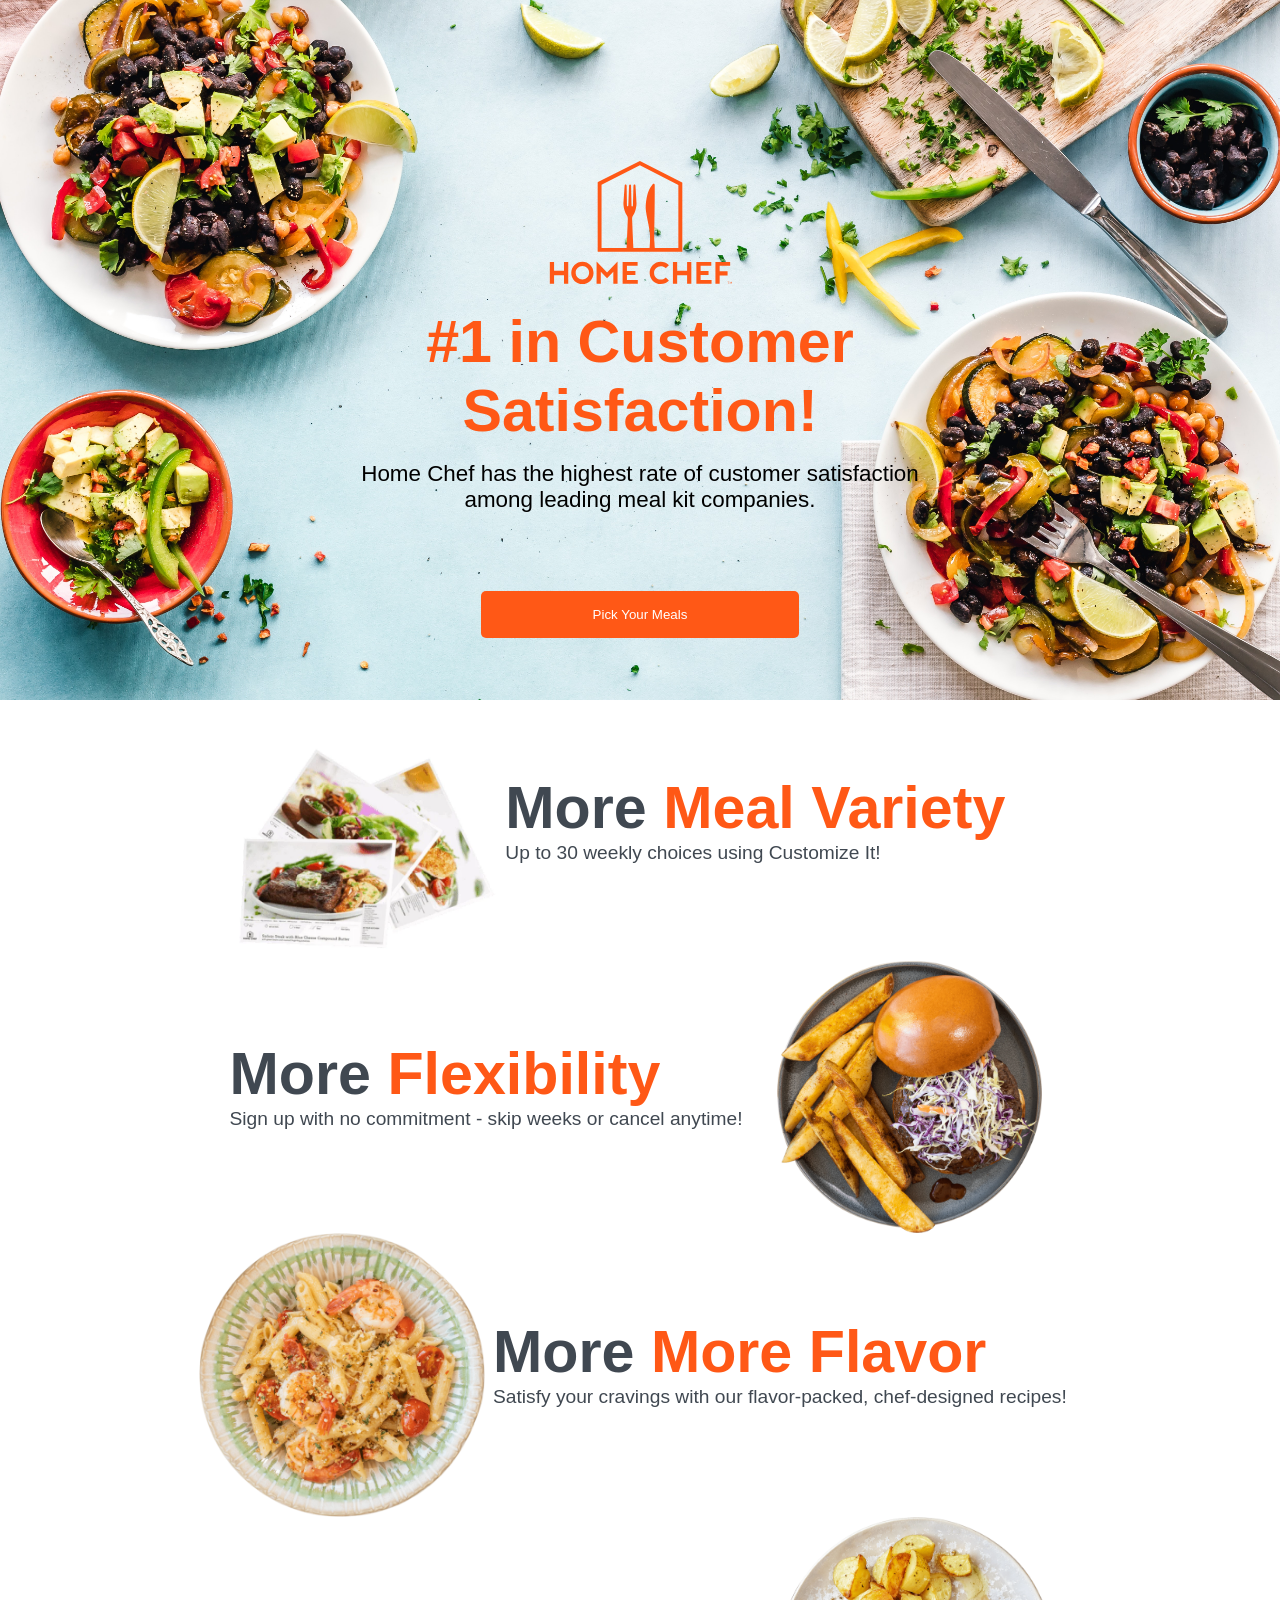
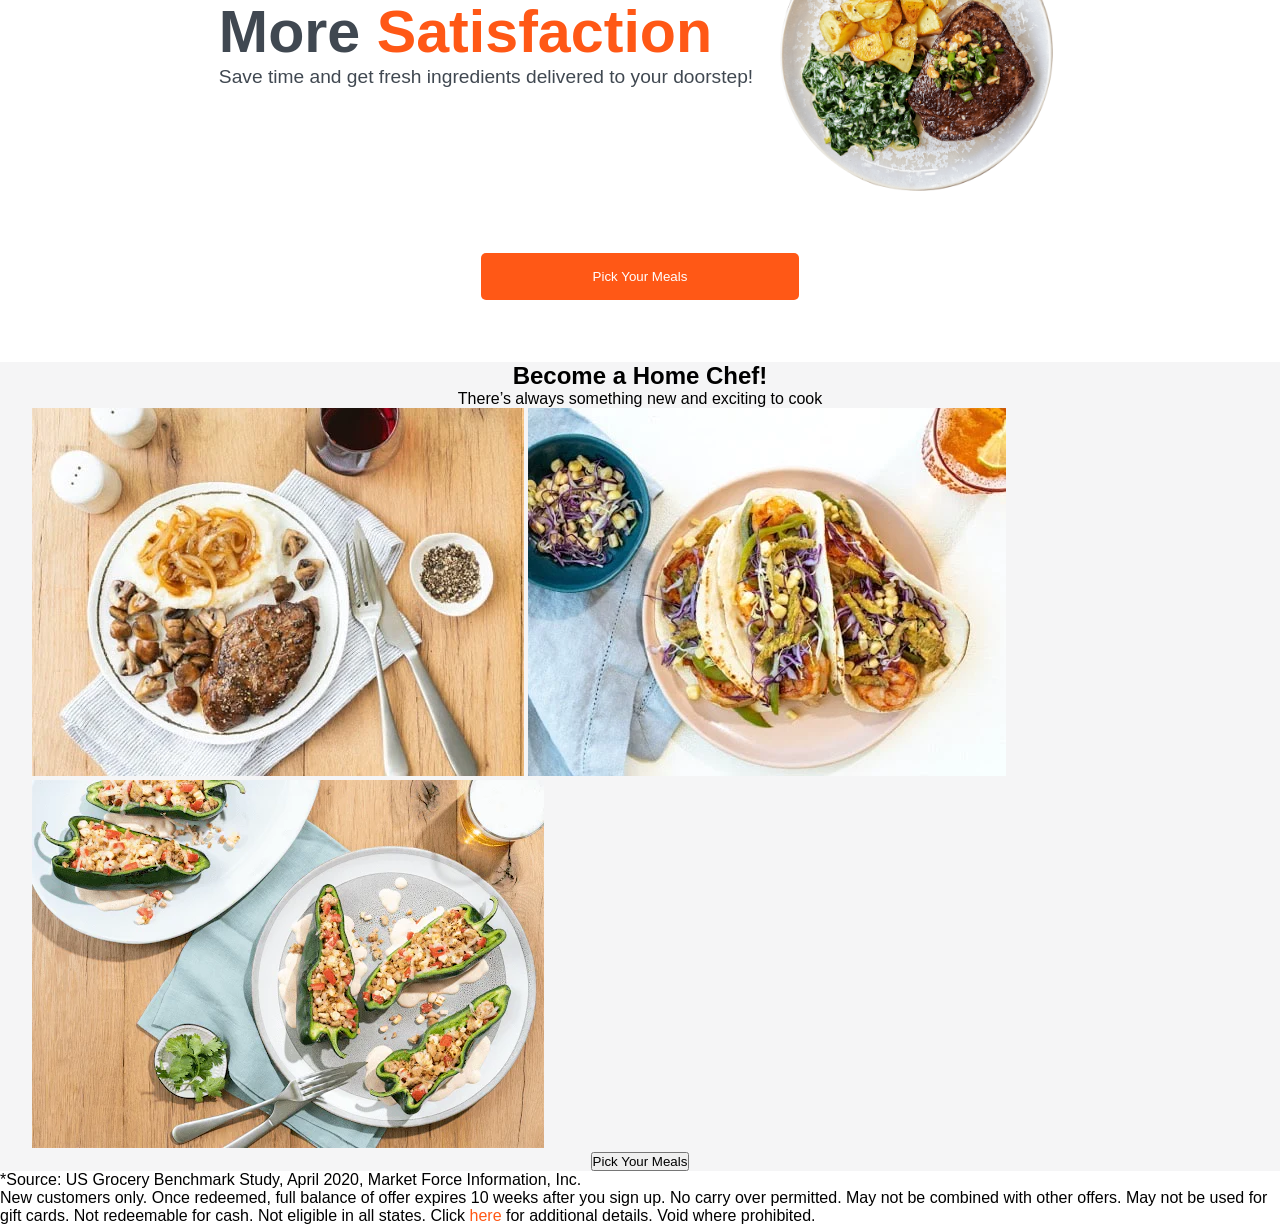
==== commit cace01e0: "Add style for overview" ====
--- a/realisation/index.html
+++ b/realisation/index.html
@@ -4,7 +4,8 @@
     <meta charset="UTF-8">
     <meta http-equiv="X-UA-Compatible" content="IE=edge">
     <meta name="viewport" content="width=device-width, initial-scale=1.0">
-    <link rel="stylesheet" href="style.css">
+    <link rel="stylesheet" href="/realisation/css/style.css">
+    <link rel="stylesheet" href="/realisation/css/flex-grid.css">
     <title>Document</title>
 </head>
 <body>
@@ -19,45 +20,62 @@
                   </svg>
             </div>
         </div>
-        <div>
-            <h1>#1 in Customer Satisfaction!</h1>
-            <p>Home Chef has the highest rate of customer satisfaction among leading meal kit companies.</p>
-            <button>Pick Your Meals</button>
+        <div class="center">
+            <h1 class="title">#1 in Customer Satisfaction!</h1>
+            <p class="sub-title">Home Chef has the highest rate of customer satisfaction among leading meal kit companies.</p>
+            <button class="cta-btn">Pick Your Meals</button>
         </div>
     </header>
-    <section>
-        <div>
-            <img src="/food1.webp" alt="">
-            <h2>More <span>Meal Variety</span></h2> 
-            <p>Up to 30 weekly choices using Customize It!</p>
+    
+    <section class="container">
+        <div class="center-container">
+            <div class="row">
+            <img class="food-img col-xs-12 col-sm-5 col-md-4 col-lg-4" src="/realisation/images/food1.webp" alt="">
+               <div class="text-container col-xs-12 col-sm-7 col-md-8 col-lg-8">
+                    <h2 class="overview-title">More <span>Meal Variety</span></h2> 
+                    <p class="">Up to 30 weekly choices using Customize It!</p>
+               </div>
+            </div>
+            <div class="row reverse">
+                <img class="food-img col-xs-12 col-sm-5 col-md-4 col-lg-4" src="/realisation/images/food2.webp" alt="">
+                <div class="text-container col-xs-12 col-sm-7 col-md-8 col-lg-8">
+                    <h2>More <span>Flexibility</span></h2>
+                    <p>Sign up with no commitment - skip weeks or cancel anytime!</p>
+                </div>    
+            </div>
+            <div class="row">
+                <img class="food-img col-xs-12 col-sm-5 col-md-4 col-lg-4" src="/realisation/images/food3.webp" alt="">
+                <div class="text-container col-xs-12 col-sm-7 col-md-8 col-lg-8">
+                    <h2>More <span> More Flavor</span></h2> 
+                    <p>Satisfy your cravings with our flavor-packed, chef-designed recipes!</p>
+                </div>
+            </div>
+                <div class="row reverse">
+                    <img class="food-img col-xs-12 col-sm-5 col-md-4 col-lg-4" src="/realisation/images/food4.webp" alt="">
+                    <div class="text-container col-xs-12 col-sm-7 col-md-8 col-lg-8">
+                        <h2>More <span>Satisfaction</span></h2>
+                        <p>Save time and get fresh ingredients delivered to your doorstep!</p>
+                    </div>
+                </div>
+            
+            <button class="cta-btn">Pick Your Meals</button>
         </div>
-        <div>
-            <h2>More <span>Flexibility</span></h2>
-            <p>Sign up with no commitment - skip weeks or cancel anytime!</p>
-            <img src="/food2.webp" alt="">
-        </div>
-        <div>
-            <img src="/food3.webp" alt="">
-            <h2>More <span> More Flavor</span></h2> 
-            <p>Satisfy your cravings with our flavor-packed, chef-designed recipes!</p>
-        </div>
-        <div>
-            <h2>More <span>Satisfaction</span></h2>
-            <p>Save time and get fresh ingredients delivered to your doorstep!</p>
-            <img src="/food4.webp" alt="">
-        </div>
-        <button>Pick Your Meals</button>
+        
     </section>
 
-    <section>
-        <h2>Become a Home Chef!</h2>
-        <p>There’s always something new and exciting to cook</p>
-        <div>
-            <img src="/dish1.webp" alt="">
-            <img src="/dish2.webp" alt="">
-            <img src="/dish3.webp" alt="">
+    <section class="gallery">
+        <div class="container">
+            <div class="center-container">
+                <h2>Become a Home Chef!</h2>
+                <p>There’s always something new and exciting to cook</p>
+                <div>
+                    <img src="/realisation/images/dish1.webp" alt="">
+                    <img src="/realisation/images/dish2.webp" alt="">
+                    <img src="/realisation/images/dish3.webp" alt="">
+                </div>
+                <button>Pick Your Meals</button>
+            </div>
         </div>
-        <button>Pick Your Meals</button>
     </section>
 
     <footer>
--- a/realisation/css/style.css
+++ b/realisation/css/style.css
@@ -0,0 +1,120 @@
+* {
+    padding: 0px;
+    margin: 0px;
+    box-sizing: border-box;
+}
+
+body {
+    font-family: 'Segoe UI', Tahoma, Geneva, Verdana, sans-serif
+}
+.header {
+    background-image: url(/realisation/images/pexels-ella-olsson-1640774.jpg);
+    background-size: cover;
+    background-repeat: no-repeat;
+    background-position: center;
+    height: 100%;
+    display: flex;
+    justify-content: center;
+    align-items: center;
+    flex-direction: column;
+}
+.icon {
+    color: #ff5816;
+    width: 11.5rem;
+    margin-top: 160px;
+}
+
+.center {
+    text-align: center;
+}
+
+svg {
+    fill: currentColor;
+}
+
+.title {
+    margin-top: 16px;
+    color: #ff5816;
+    text-align: center;
+    font-size: 3.7rem;
+    margin-left: auto;
+    margin-right: auto;
+    max-width: 700px;
+    width: 100%;
+    font-weight: 600;
+}
+
+.sub-title {
+    margin-left: auto;
+    margin-right: auto;
+    max-width: 600px;
+    width: 100%;
+    font-weight: lighter;
+    color: #000000;
+    font-size: 1.4rem;
+    text-align: center;
+    margin: 1rem auto;
+}
+
+.cta-btn {
+ color: white;
+ background: #ff5816;   
+ border: none;
+ padding: 1rem 7rem;
+ justify-content: center;
+ border-radius: 5px;
+ margin-top: 62px;
+ margin-bottom: 62px;
+}
+
+.cta-btn:hover {
+    cursor: pointer;
+    background:#f57d4d;
+}
+
+.food-img{
+  margin-right: auto;
+  margin-left: auto;
+  width: 300px;
+  height: auto;
+}
+
+.text-container {
+    display: flex;
+    flex-direction: column;
+    justify-content: center;
+    align-items: baseline;
+    margin-right: auto;
+    margin-left: auto;
+}
+
+.center-container {
+    justify-items: center;
+    align-items: center;
+    align-content: center;
+    display: flex;
+    flex-direction: column;
+}
+
+span {
+    color: #ff5816;
+}
+
+.text-container h2 {
+    font-size: 3.7rem;
+    text-align: center;
+    font-weight: 600;
+    color: #404851;
+}
+
+.text-container p {
+    font-size: 1.2rem;
+    font-weight: lighter;
+    color: #404851;
+    text-align: center;
+    margin-bottom: 24px;
+}
+
+.gallery {
+    background: #f5f5f6;
+}
--- a/realisation/css/flex-grid.css
+++ b/realisation/css/flex-grid.css
@@ -0,0 +1,401 @@
+li {
+    list-style-type: none;
+}
+
+.container {
+    margin-left: auto;
+    margin-right: auto;
+}
+
+.row {
+    box-sizing: border-box;
+    display: flex;
+    flex: 0 1 auto;
+    flex-direction: row;
+    flex-wrap: wrap;
+}
+
+.row.reverse {
+    -webkit-box-orient: horizontal;
+    -webkit-box-direction: reverse;
+    -ms-flex-direction: row-reverse;
+    flex-direction: row-reverse;
+  }
+
+
+.col-xs,
+.col-xs-1,
+.col-xs-2,
+.col-xs-3,
+.col-xs-4,
+.col-xs-5,
+.col-xs-6,
+.col-xs-7,
+.col-xs-8,
+.col-xs-9,
+.col-xs-10,
+.col-xs-11,
+.col-xs-12 {
+
+    box-sizing: border-box;
+    flex: 0 0   auto;
+    padding-right: 0.5rem;
+    padding-right: 0.5rem;
+}
+
+.col-xs {
+    flex-grow: 1;
+    flex-basis: 0;
+    max-width: 100%;
+}
+
+.col-xs-1 {
+    flex-basis: 8.3333333333%;
+    max-width: 8.3333333333%;
+}
+
+.col-xs-2 {
+    flex-basis: 16.66666666%;
+    max-width: 16.66666666%;
+}
+
+.col-xs-3 {
+    flex-basis: 25%;
+    max-width: 25%;
+}
+
+.col-xs-4 {
+    flex-basis: 33.33333333%;
+    max-width: 33.33333333% ;
+}
+
+.col-xs-5 {
+    flex-basis: 41.6666666666%;
+    max-width: 41.6666666666%;
+}
+
+.col-xs-6 {
+    flex-basis: 50%;
+    max-width: 50%;
+}
+
+.col-xs-7 {
+    flex-basis: 58.33333333%;
+    max-width: 58.33333333%;
+}
+
+.col-xs-8 {
+    flex-basis: 66.66666666%;
+    max-width: 66.66666666%;
+}
+
+.col-xs-9 {
+    flex-basis: 75%;
+    max-width: 75%;
+}
+
+.col-xs-10 {
+    flex-basis: 83.3333333333%;
+    max-width: 83.3333333333%;
+}
+
+.col-xs-11 {
+    flex-basis: 91.66666666%;
+    max-width: 91.66666666%;
+}
+
+.col-xs-12 {
+    flex-basis: 100%;
+    max-width: 100%;
+}
+
+/* sm */
+
+.col-sm,
+.col-sm-1,
+.col-sm-2,
+.col-sm-3,
+.col-sm-4,
+.col-sm-5,
+.col-sm-6,
+.col-sm-7,
+.col-sm-8,
+.col-sm-9,
+.col-sm-10,
+.col-sm-11,
+.col-sm-12 {
+
+    box-sizing: border-box;
+    flex: 0 0   auto;
+    padding-right: 0.5rem;
+    padding-right: 0.5rem;
+}
+@media only screen and (min-width: 48em){
+    .container{
+        width: 49rem;
+    }
+
+    .col-sm {
+        flex-grow: 1;
+        flex-basis: 0;
+        max-width: 100%;
+    }
+
+    .col-sm-1 {
+        flex-basis: 8.3333333333%;
+        max-width: 8.3333333333%;
+    }
+
+    .col-sm-2 {
+        flex-basis: 16.66666666%;
+        max-width: 16.66666666%;
+    }
+
+    .col-sm-3 {
+        flex-basis: 25%;
+        max-width: 25%;
+    }
+
+    .col-sm-4 {
+        flex-basis: 33.33333333%;
+        max-width: 33.33333333% ;
+    }
+
+    .col-sm-5 {
+        flex-basis: 41.6666666666%;
+        max-width: 41.6666666666%;
+    }
+
+    .col-sm-6 {
+        flex-basis: 50%;
+        max-width: 50%;
+    }
+
+    .col-sm-7 {
+        flex-basis: 58.33333333%;
+        max-width: 58.33333333%;
+    }
+
+    .col-sm-8 {
+        flex-basis: 66.66666666%;
+        max-width: 66.66666666%;
+    }
+
+    .col-sm-9 {
+        flex-basis: 75%;
+        max-width: 75%;
+    }
+
+    .col-sm-10 {
+        flex-basis: 83.3333333333%;
+        max-width: 83.3333333333%;
+    }
+
+    .col-sm-11 {
+        flex-basis: 91.66666666%;
+        max-width: 91.66666666%;
+    }
+
+    .col-sm-12 {
+        flex-basis: 100%;
+        max-width: 100%;
+    }
+}
+
+
+@media only screen and (min-width: 64em){
+    .container {
+        width: 65rem;
+    }
+
+
+    /* md */
+    .col-md,
+    .col-md-1,
+    .col-md-2,
+    .col-md-3,
+    .col-md-4,
+    .col-md-5,
+    .col-md-6,
+    .col-md-7,
+    .col-md-8,
+    .col-md-9,
+    .col-md-10,
+    .col-md-11,
+    .col-md-12 {
+
+        box-sizing: border-box;
+        flex: 0 0   auto;
+        padding-right: 0.5rem;
+        padding-right: 0.5rem;
+
+        
+    }
+
+    .col-md {
+        flex-grow: 1;
+        flex-basis: 0;
+        max-width: 100%;
+    }
+
+    .col-md-1 {
+        flex-basis: 8.3333333333%;
+        max-width: 8.3333333333%;
+    }
+
+    .col-md-2 {
+        flex-basis: 16.66666666%;
+        max-width: 16.66666666%;
+    }
+
+    .col-md-3 {
+        flex-basis: 25%;
+        max-width: 25%;
+    }
+
+    .col-md-4 {
+        flex-basis: 33.33333333%;
+        max-width: 33.33333333% ;
+    }
+
+    .col-md-5 {
+        flex-basis: 41.6666666666%;
+        max-width: 41.6666666666%;
+    }
+
+    .col-md-6 {
+        flex-basis: 50%;
+        max-width: 50%;
+    }
+
+    .col-md-7 {
+        flex-basis: 58.33333333%;
+        max-width: 58.33333333%;
+    }
+
+    .col-md-8 {
+        flex-basis: 66.66666666%;
+        max-width: 66.66666666%;
+    }
+
+    .col-md-9 {
+        flex-basis: 75%;
+        max-width: 75%;
+    }
+
+    .col-md-10 {
+        flex-basis: 83.3333333333%;
+        max-width: 83.3333333333%;
+    }
+
+    .col-md-11 {
+        flex-basis: 91.66666666%;
+        max-width: 91.66666666%;
+    }
+
+    .col-md-12 {
+        flex-basis: 100%;
+        max-width: 100%;
+    }
+
+}
+
+
+
+@media only screen and (min-width: 75em){
+    .container {
+        width: 76rem;
+    }
+
+
+    /* lg */
+    .col-lg,
+    .col-lg-1,
+    .col-lg-2,
+    .col-lg-3,
+    .col-lg-4,
+    .col-lg-5,
+    .col-lg-6,
+    .col-lg-7,
+    .col-lg-8,
+    .col-lg-9,
+    .col-lg-10,
+    .col-lg-11,
+    .col-lg-12 {
+
+        box-sizing: border-box;
+        flex: 0 0   auto;
+        padding-right: 0.5rem;
+        padding-right: 0.5rem;
+
+        
+    }
+
+    .col-lg {
+        flex-grow: 1;
+        flex-basis: 0;
+        max-width: 100%;
+    }
+
+    .col-lg-1 {
+        flex-basis: 8.3333333333%;
+        max-width: 8.3333333333%;
+    }
+
+    .col-lg-2 {
+        flex-basis: 16.66666666%;
+        max-width: 16.66666666%;
+    }
+
+    .col-lg-3 {
+        flex-basis: 25%;
+        max-width: 25%;
+    }
+
+    .col-lg-4 {
+        flex-basis: 33.33333333%;
+        max-width: 33.33333333% ;
+    }
+
+    .col-lg-5 {
+        flex-basis: 41.6666666666%;
+        max-width: 41.6666666666%;
+    }
+
+    .col-lg-6 {
+        flex-basis: 50%;
+        max-width: 50%;
+    }
+
+    .col-lg-7 {
+        flex-basis: 58.33333333%;
+        max-width: 58.33333333%;
+    }
+
+    .col-lg-8 {
+        flex-basis: 66.66666666%;
+        max-width: 66.66666666%;
+    }
+
+    .col-lg-9 {
+        flex-basis: 75%;
+        max-width: 75%;
+    }
+
+    .col-lg-10 {
+        flex-basis: 83.3333333333%;
+        max-width: 83.3333333333%;
+    }
+
+    .col-lg-11 {
+        flex-basis: 91.66666666%;
+        max-width: 91.66666666%;
+    }
+
+    .col-lg-12 {
+        flex-basis: 100%;
+        max-width: 100%;
+    }
+
+}
+
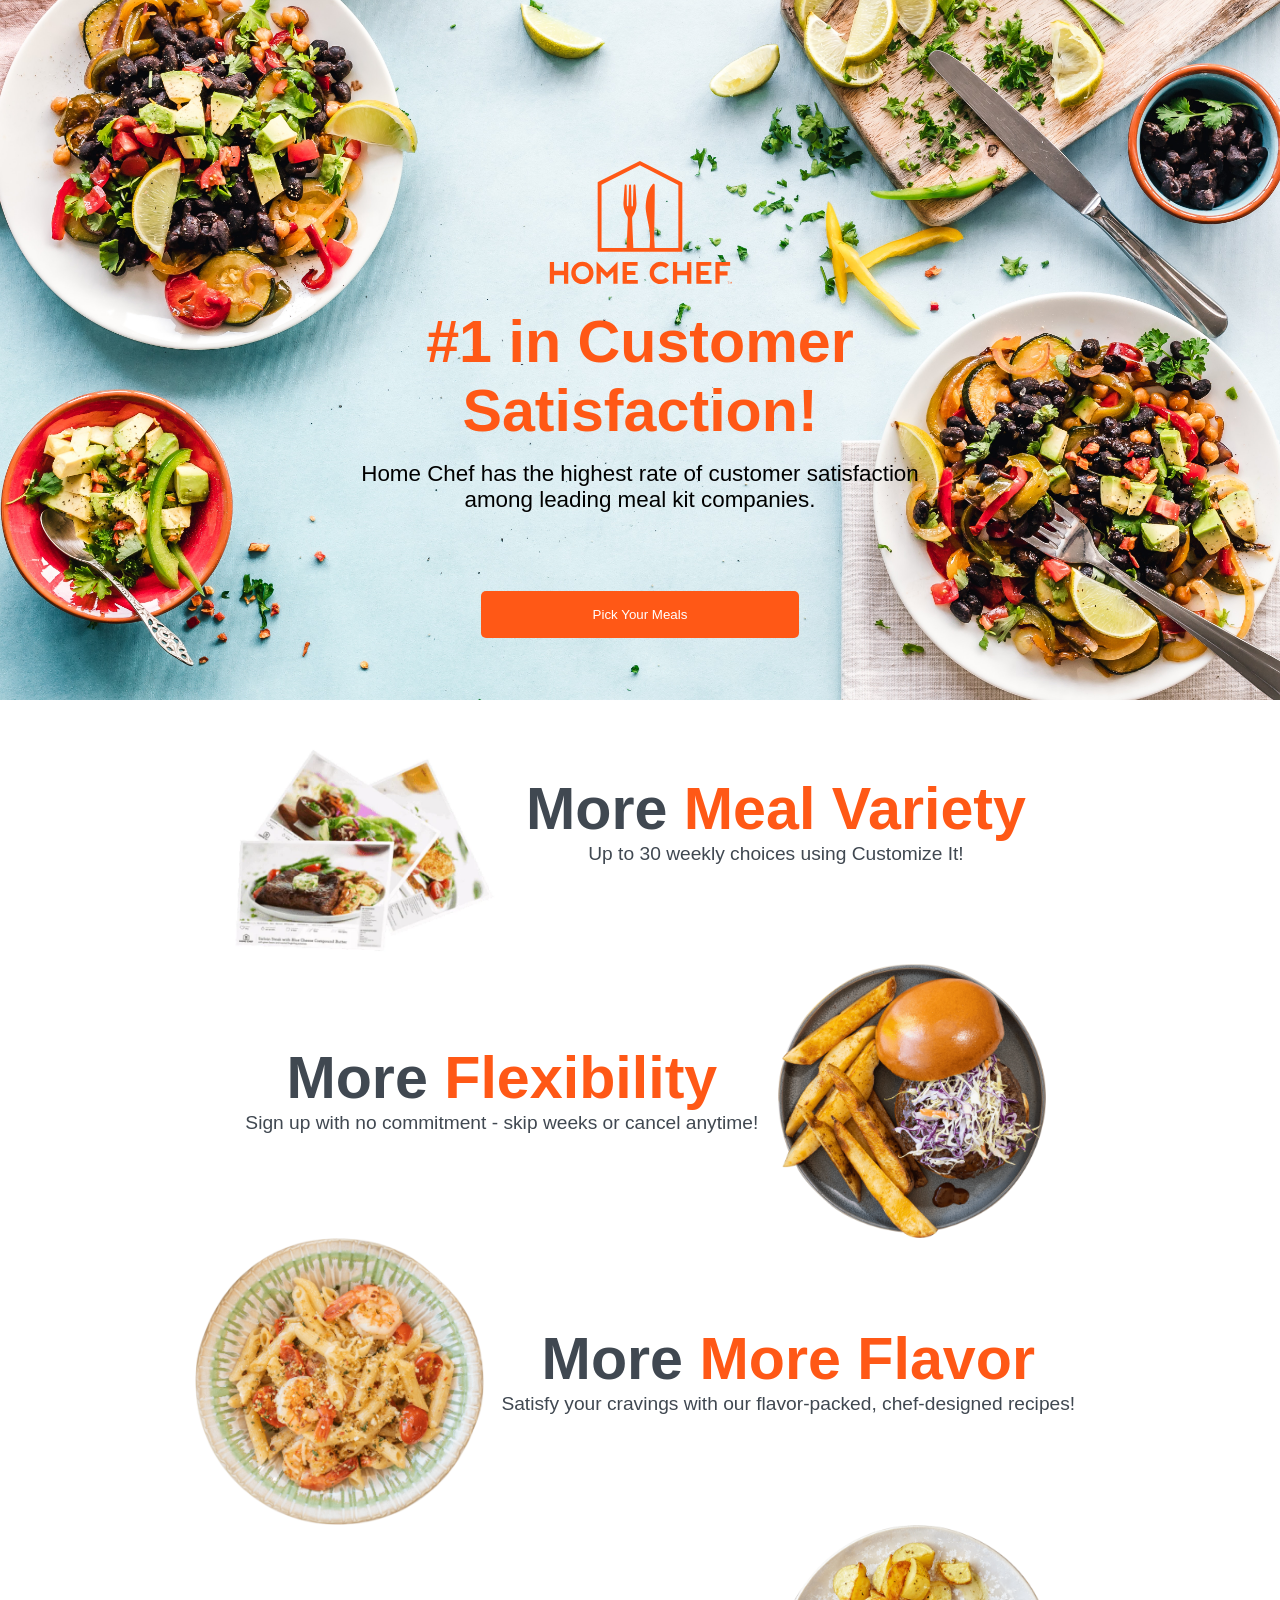
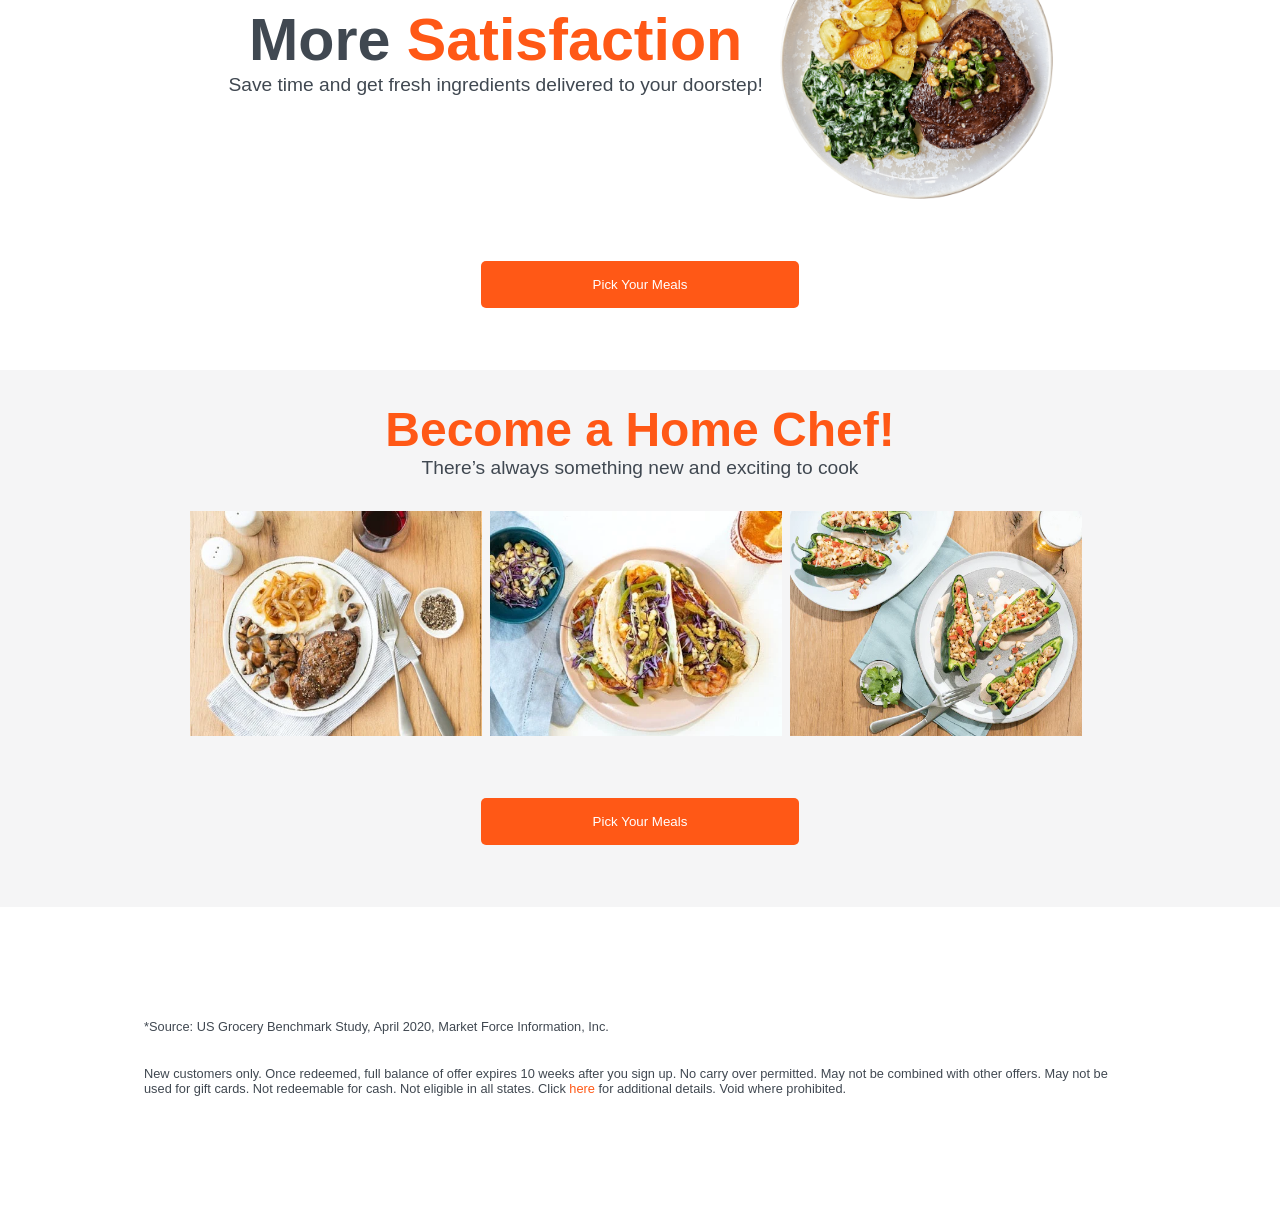
==== commit 61c9aeeb: "fix some problems" ====
--- a/realisation/index.html
+++ b/realisation/index.html
@@ -30,29 +30,29 @@
     <section class="container">
         <div class="center-container">
             <div class="row">
-            <img class="food-img col-xs-12 col-sm-5 col-md-4 col-lg-4" src="/realisation/images/food1.webp" alt="">
+            <img class="food-img col-sm-5 col-md-4 col-lg-4" src="/realisation/images/food1.webp" alt="">
                <div class="text-container col-xs-12 col-sm-7 col-md-8 col-lg-8">
                     <h2 class="overview-title">More <span>Meal Variety</span></h2> 
                     <p class="">Up to 30 weekly choices using Customize It!</p>
                </div>
             </div>
             <div class="row reverse">
-                <img class="food-img col-xs-12 col-sm-5 col-md-4 col-lg-4" src="/realisation/images/food2.webp" alt="">
+                <img class="food-img col-sm-5 col-md-4 col-lg-4" src="/realisation/images/food2.webp" alt="">
                 <div class="text-container col-xs-12 col-sm-7 col-md-8 col-lg-8">
                     <h2>More <span>Flexibility</span></h2>
                     <p>Sign up with no commitment - skip weeks or cancel anytime!</p>
                 </div>    
             </div>
             <div class="row">
-                <img class="food-img col-xs-12 col-sm-5 col-md-4 col-lg-4" src="/realisation/images/food3.webp" alt="">
+                <img class="food-img  col-sm-5 col-md-4 col-lg-4" src="/realisation/images/food3.webp" alt="">
                 <div class="text-container col-xs-12 col-sm-7 col-md-8 col-lg-8">
                     <h2>More <span> More Flavor</span></h2> 
                     <p>Satisfy your cravings with our flavor-packed, chef-designed recipes!</p>
                 </div>
             </div>
                 <div class="row reverse">
-                    <img class="food-img col-xs-12 col-sm-5 col-md-4 col-lg-4" src="/realisation/images/food4.webp" alt="">
-                    <div class="text-container col-xs-12 col-sm-7 col-md-8 col-lg-8">
+                    <img class="food-img col-sm-5 col-md-4 col-lg-4" src="/realisation/images/food4.webp" alt="">
+                    <div class="text-container  col-sm-7 col-md-8 col-lg-8">
                         <h2>More <span>Satisfaction</span></h2>
                         <p>Save time and get fresh ingredients delivered to your doorstep!</p>
                     </div>
@@ -68,20 +68,22 @@
             <div class="center-container">
                 <h2>Become a Home Chef!</h2>
                 <p>There’s always something new and exciting to cook</p>
-                <div>
-                    <img src="/realisation/images/dish1.webp" alt="">
-                    <img src="/realisation/images/dish2.webp" alt="">
-                    <img src="/realisation/images/dish3.webp" alt="">
+                <div class="row">
+                    <img class="food-img col-sm-4 col-md-4 col-lg-4" src="/realisation/images/dish1.webp" alt="">
+                    <img class="food-img col-sm-4 col-md-4 col-lg-4" src="/realisation/images/dish2.webp" alt="">
+                    <img class="food-img col-sm-4 col-md-4 col-lg-4"  src="/realisation/images/dish3.webp" alt="">
                 </div>
-                <button>Pick Your Meals</button>
+                <button class="cta-btn">Pick Your Meals</button>
             </div>
         </div>
     </section>
 
-    <footer>
-        <p>*Source: US Grocery Benchmark Study, April 2020, Market Force Information, Inc.</p>
-        <p>New customers only. Once redeemed, full balance of offer expires 10 weeks after you sign up. No carry over permitted. May not be combined with other offers. May not be used for gift cards. Not redeemable for cash. Not eligible in all states. Click 
-            <span>here</span> for additional details. Void where prohibited.</p>
+    <footer class="container">
+        <div class="">
+            <p>*Source: US Grocery Benchmark Study, April 2020, Market Force Information, Inc.</p>
+            <p>New customers only. Once redeemed, full balance of offer expires 10 weeks after you sign up. No carry over permitted. May not be combined with other offers. May not be used for gift cards. Not redeemable for cash. Not eligible in all states. Click 
+                <span>here</span> for additional details. Void where prohibited.</p>
+        </div>   
     </footer>
 </body>
 </html>
--- a/realisation/css/style.css
+++ b/realisation/css/style.css
@@ -83,7 +83,6 @@
     display: flex;
     flex-direction: column;
     justify-content: center;
-    align-items: baseline;
     margin-right: auto;
     margin-left: auto;
 }
@@ -117,4 +116,36 @@
 
 .gallery {
     background: #f5f5f6;
-}+}
+
+.gallery h2 {
+    font-size: 3rem;
+    color: #ff5816;
+    font-weight: 600;
+    margin-top: 32px;
+    text-align: center;
+}
+
+.gallery p {
+    font-size: 1.2rem;
+    color: #404851;
+    font-weight: lighter;
+    margin-bottom: 32px;
+    text-align: center;
+}
+
+
+
+footer {
+    padding: 5rem;
+}
+
+footer p {
+    margin: 32px;
+    font-size: 0.8rem;
+    color: #404851;
+}
+
+footer p span:hover {
+    cursor: pointer;
+}
--- a/realisation/css/flex-grid.css
+++ b/realisation/css/flex-grid.css
@@ -22,7 +22,8 @@
     flex-direction: row-reverse;
   }
 
-
+  
+/* xs =  x-small */
 .col-xs,
 .col-xs-1,
 .col-xs-2,
@@ -36,103 +37,111 @@
 .col-xs-10,
 .col-xs-11,
 .col-xs-12 {
-
-    box-sizing: border-box;
-    flex: 0 0   auto;
-    padding-right: 0.5rem;
-    padding-right: 0.5rem;
+  box-sizing: border-box;
+  flex: 0 0 auto;
+  padding-right: 0.5rem;
+  padding-left: 0.5rem;
 }
 
 .col-xs {
-    flex-grow: 1;
-    flex-basis: 0;
-    max-width: 100%;
+  flex-grow: 1;
+  flex-basis: 0;
+  max-width: 100%;
 }
 
 .col-xs-1 {
-    flex-basis: 8.3333333333%;
-    max-width: 8.3333333333%;
+  flex-basis: 8.33333333%;
+  max-width: 8.33333333%;
 }
 
 .col-xs-2 {
-    flex-basis: 16.66666666%;
-    max-width: 16.66666666%;
+  flex-basis: 16.66666667%;
+  max-width: 16.66666667%;
 }
 
 .col-xs-3 {
-    flex-basis: 25%;
-    max-width: 25%;
+  flex-basis: 25%;
+  max-width: 25%;
 }
 
 .col-xs-4 {
-    flex-basis: 33.33333333%;
-    max-width: 33.33333333% ;
+  -ms-flex-preferred-size: 33.33333333%;
+  flex-basis: 33.33333333%;
+  max-width: 33.33333333%;
 }
 
 .col-xs-5 {
-    flex-basis: 41.6666666666%;
-    max-width: 41.6666666666%;
+  -ms-flex-preferred-size: 41.66666667%;
+  flex-basis: 41.66666667%;
+  max-width: 41.66666667%;
 }
 
 .col-xs-6 {
-    flex-basis: 50%;
-    max-width: 50%;
+  -ms-flex-preferred-size: 50%;
+  flex-basis: 50%;
+  max-width: 50%;
 }
 
 .col-xs-7 {
-    flex-basis: 58.33333333%;
-    max-width: 58.33333333%;
+  -ms-flex-preferred-size: 58.33333333%;
+  flex-basis: 58.33333333%;
+  max-width: 58.33333333%;
 }
 
 .col-xs-8 {
-    flex-basis: 66.66666666%;
-    max-width: 66.66666666%;
+  -ms-flex-preferred-size: 66.66666667%;
+  flex-basis: 66.66666667%;
+  max-width: 66.66666667%;
 }
 
 .col-xs-9 {
-    flex-basis: 75%;
-    max-width: 75%;
+  -ms-flex-preferred-size: 75%;
+  flex-basis: 75%;
+  max-width: 75%;
 }
 
 .col-xs-10 {
-    flex-basis: 83.3333333333%;
-    max-width: 83.3333333333%;
+  -ms-flex-preferred-size: 83.33333333%;
+  flex-basis: 83.33333333%;
+  max-width: 83.33333333%;
 }
 
 .col-xs-11 {
-    flex-basis: 91.66666666%;
-    max-width: 91.66666666%;
+  -ms-flex-preferred-size: 91.66666667%;
+  flex-basis: 91.66666667%;
+  max-width: 91.66666667%;
 }
 
 .col-xs-12 {
-    flex-basis: 100%;
-    max-width: 100%;
-}
-
-/* sm */
-
-.col-sm,
-.col-sm-1,
-.col-sm-2,
-.col-sm-3,
-.col-sm-4,
-.col-sm-5,
-.col-sm-6,
-.col-sm-7,
-.col-sm-8,
-.col-sm-9,
-.col-sm-10,
-.col-sm-11,
-.col-sm-12 {
-
-    box-sizing: border-box;
-    flex: 0 0   auto;
-    padding-right: 0.5rem;
-    padding-right: 0.5rem;
-}
+  -ms-flex-preferred-size: 100%;
+  flex-basis: 100%;
+  max-width: 100%;
+}
+
 @media only screen and (min-width: 48em){
     .container{
         width: 49rem;
+    }
+
+    .col-sm,
+    .col-sm-1,
+    .col-sm-2,
+    .col-sm-3,
+    .col-sm-4,
+    .col-sm-5,
+    .col-sm-6,
+    .col-sm-7,
+    .col-sm-8,
+    .col-sm-9,
+    .col-sm-10,
+    .col-sm-11,
+    .col-sm-12 {
+
+        box-sizing: border-box;
+        flex: 0 0   auto;
+        padding-right: 0.5rem;
+        padding-right: 0.5rem;
+        
     }
 
     .col-sm {
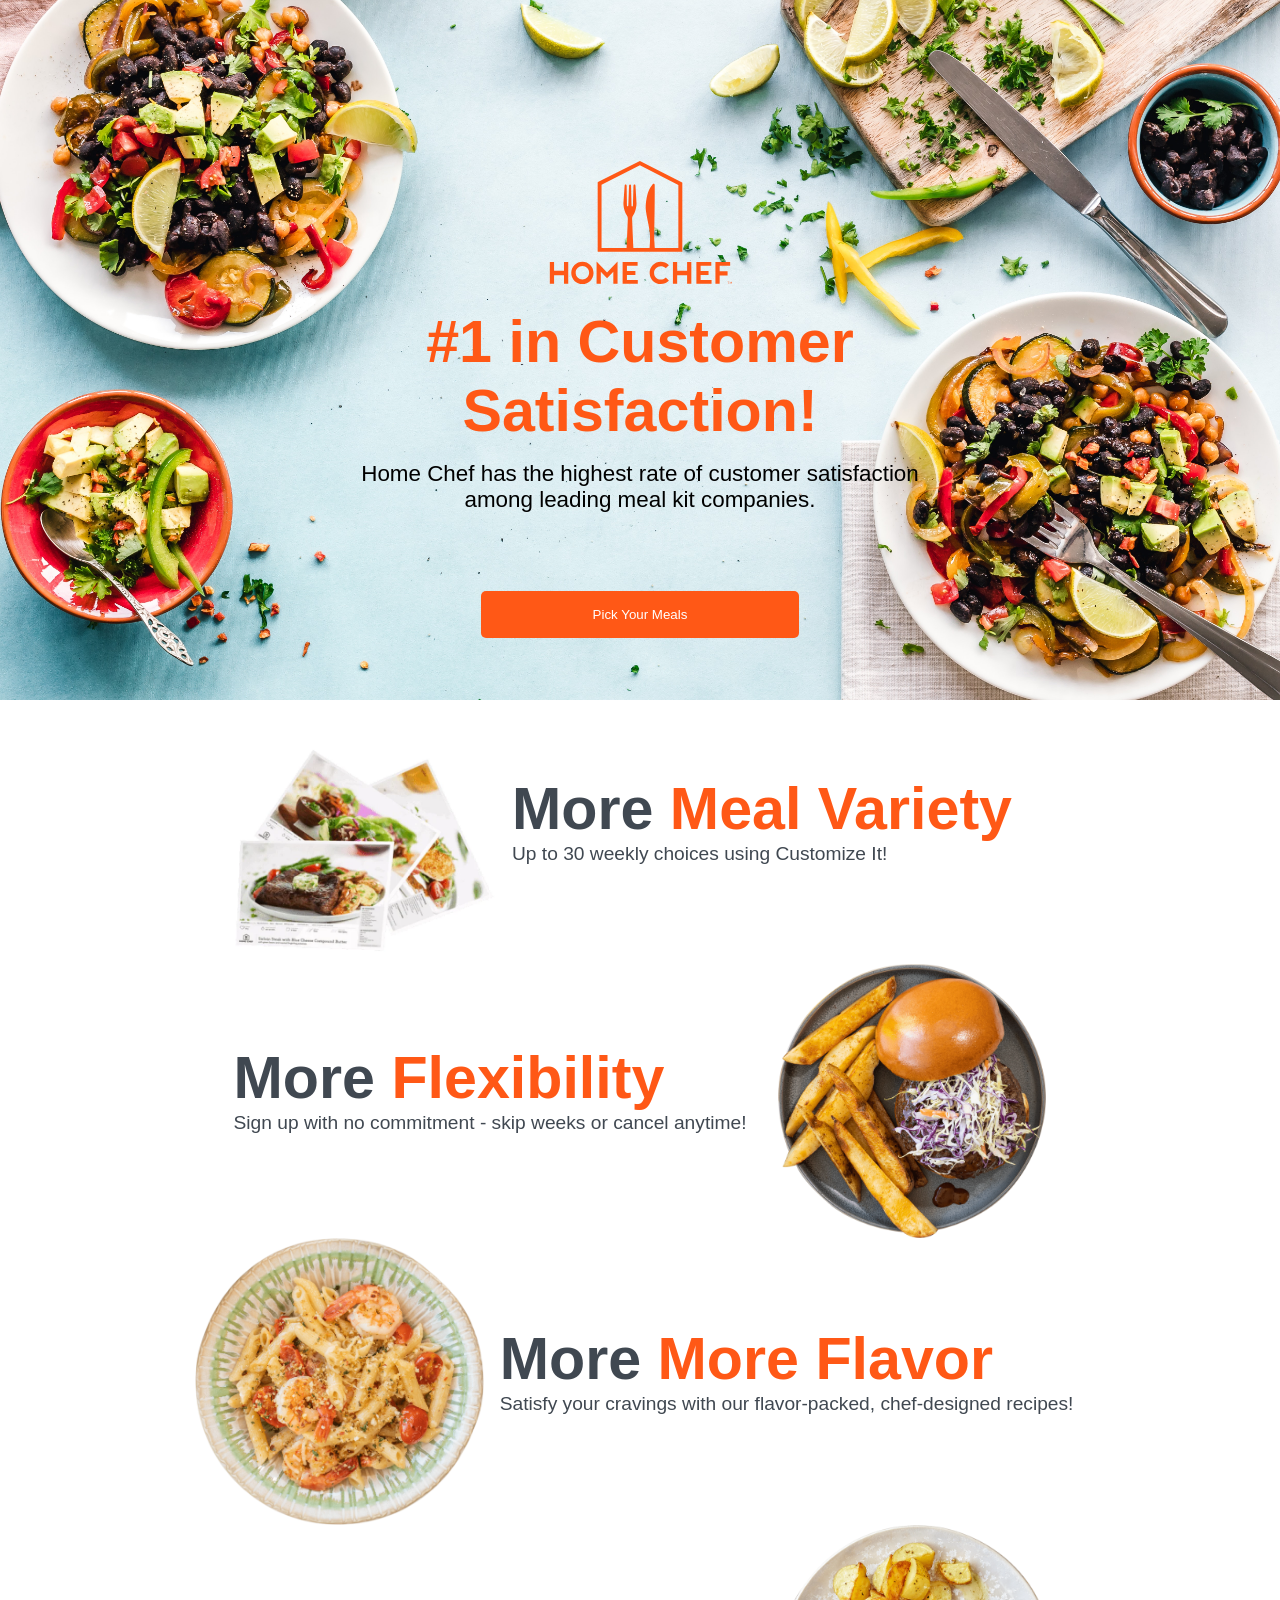
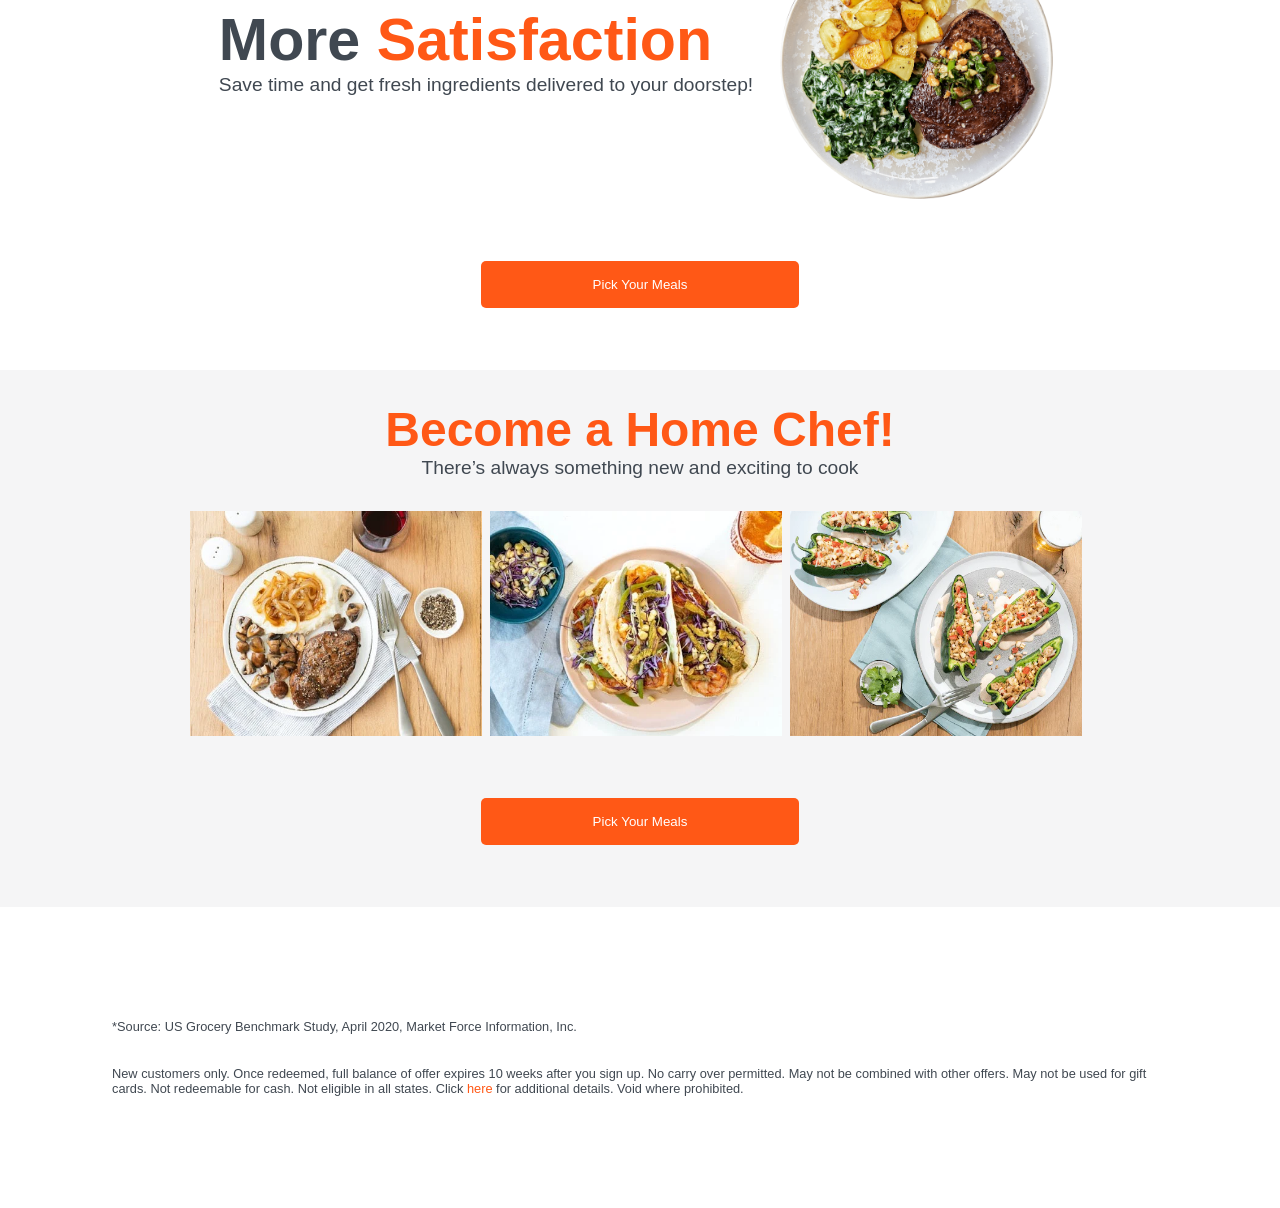
==== commit b7f5904f: "Fix text position" ====
--- a/realisation/index.html
+++ b/realisation/index.html
@@ -4,8 +4,8 @@
     <meta charset="UTF-8">
     <meta http-equiv="X-UA-Compatible" content="IE=edge">
     <meta name="viewport" content="width=device-width, initial-scale=1.0">
-    <link rel="stylesheet" href="/realisation/css/style.css">
-    <link rel="stylesheet" href="/realisation/css/flex-grid.css">
+    <link rel="stylesheet" href="css/style.css">
+    <link rel="stylesheet" href="css/flex-grid.css">
     <title>Document</title>
 </head>
 <body>
@@ -27,31 +27,31 @@
         </div>
     </header>
     
-    <section class="container">
+    <section>
         <div class="center-container">
             <div class="row">
-            <img class="food-img col-sm-5 col-md-4 col-lg-4" src="/realisation/images/food1.webp" alt="">
+            <img class="food-img col-sm-5 col-md-4 col-lg-4" src="images/food1.webp" alt="">
                <div class="text-container col-xs-12 col-sm-7 col-md-8 col-lg-8">
                     <h2 class="overview-title">More <span>Meal Variety</span></h2> 
                     <p class="">Up to 30 weekly choices using Customize It!</p>
                </div>
             </div>
             <div class="row reverse">
-                <img class="food-img col-sm-5 col-md-4 col-lg-4" src="/realisation/images/food2.webp" alt="">
+                <img class="food-img col-sm-5 col-md-4 col-lg-4" src="images/food2.webp" alt="">
                 <div class="text-container col-xs-12 col-sm-7 col-md-8 col-lg-8">
                     <h2>More <span>Flexibility</span></h2>
                     <p>Sign up with no commitment - skip weeks or cancel anytime!</p>
                 </div>    
             </div>
             <div class="row">
-                <img class="food-img  col-sm-5 col-md-4 col-lg-4" src="/realisation/images/food3.webp" alt="">
+                <img class="food-img  col-sm-5 col-md-4 col-lg-4" src="images/food3.webp" alt="">
                 <div class="text-container col-xs-12 col-sm-7 col-md-8 col-lg-8">
                     <h2>More <span> More Flavor</span></h2> 
                     <p>Satisfy your cravings with our flavor-packed, chef-designed recipes!</p>
                 </div>
             </div>
                 <div class="row reverse">
-                    <img class="food-img col-sm-5 col-md-4 col-lg-4" src="/realisation/images/food4.webp" alt="">
+                    <img class="food-img col-sm-5 col-md-4 col-lg-4" src="images/food4.webp" alt="">
                     <div class="text-container  col-sm-7 col-md-8 col-lg-8">
                         <h2>More <span>Satisfaction</span></h2>
                         <p>Save time and get fresh ingredients delivered to your doorstep!</p>
@@ -64,21 +64,21 @@
     </section>
 
     <section class="gallery">
-        <div class="container">
+        <div>
             <div class="center-container">
                 <h2>Become a Home Chef!</h2>
                 <p>There’s always something new and exciting to cook</p>
                 <div class="row">
-                    <img class="food-img col-sm-4 col-md-4 col-lg-4" src="/realisation/images/dish1.webp" alt="">
-                    <img class="food-img col-sm-4 col-md-4 col-lg-4" src="/realisation/images/dish2.webp" alt="">
-                    <img class="food-img col-sm-4 col-md-4 col-lg-4"  src="/realisation/images/dish3.webp" alt="">
+                    <img class="food-img col-sm-4 col-md-4 col-lg-4" src="images/dish1.webp" alt="">
+                    <img class="food-img col-sm-4 col-md-4 col-lg-4" src="images/dish2.webp" alt="">
+                    <img class="food-img col-sm-4 col-md-4 col-lg-4"  src="images/dish3.webp" alt="">
                 </div>
                 <button class="cta-btn">Pick Your Meals</button>
             </div>
         </div>
     </section>
 
-    <footer class="container">
+    <footer class="">
         <div class="">
             <p>*Source: US Grocery Benchmark Study, April 2020, Market Force Information, Inc.</p>
             <p>New customers only. Once redeemed, full balance of offer expires 10 weeks after you sign up. No carry over permitted. May not be combined with other offers. May not be used for gift cards. Not redeemable for cash. Not eligible in all states. Click 
--- a/realisation/css/style.css
+++ b/realisation/css/style.css
@@ -8,7 +8,7 @@
     font-family: 'Segoe UI', Tahoma, Geneva, Verdana, sans-serif
 }
 .header {
-    background-image: url(/realisation/images/pexels-ella-olsson-1640774.jpg);
+    background-image: url("../images/background.jpg");
     background-size: cover;
     background-repeat: no-repeat;
     background-position: center;
@@ -149,3 +149,14 @@
 footer p span:hover {
     cursor: pointer;
 }
+
+
+@media only screen and (min-width: 64em) {
+    .text-container h2{
+        text-align: initial;
+    }
+
+    .text-container p{
+        text-align: initial;
+    }
+}
